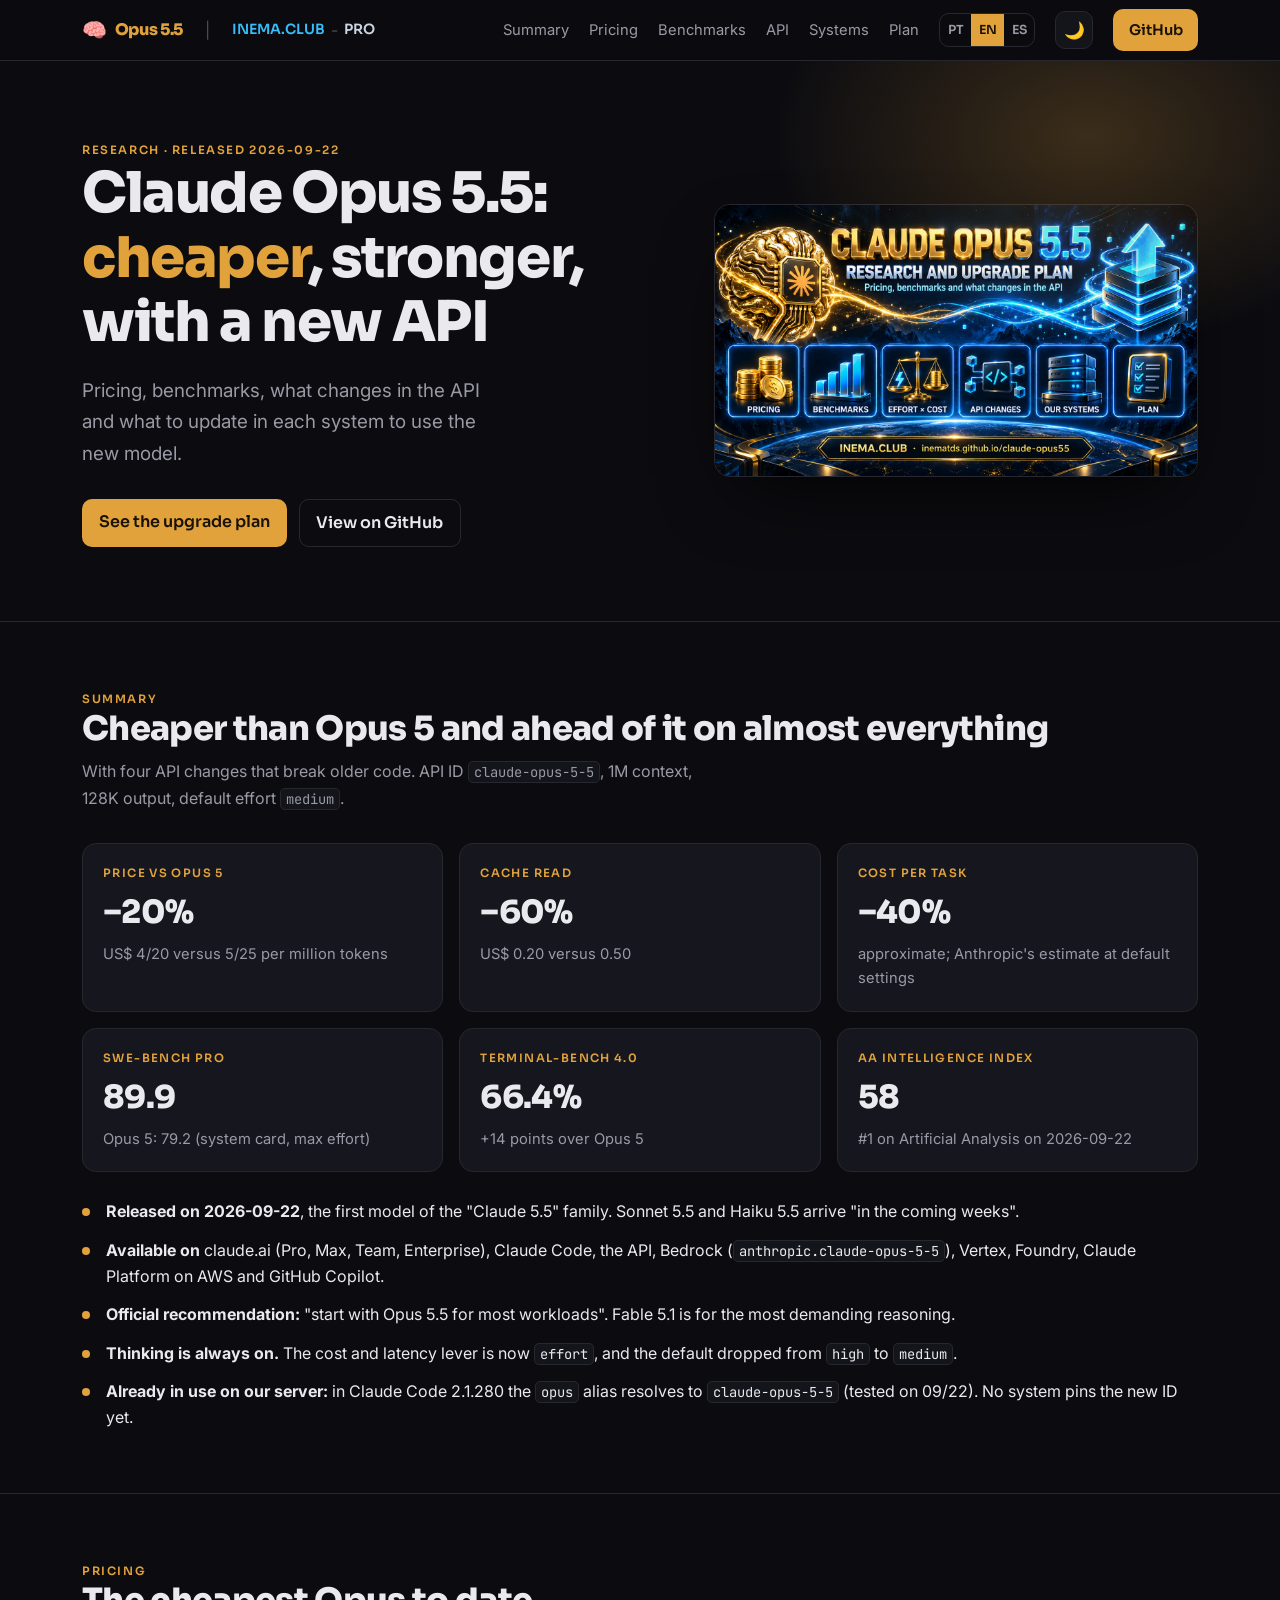
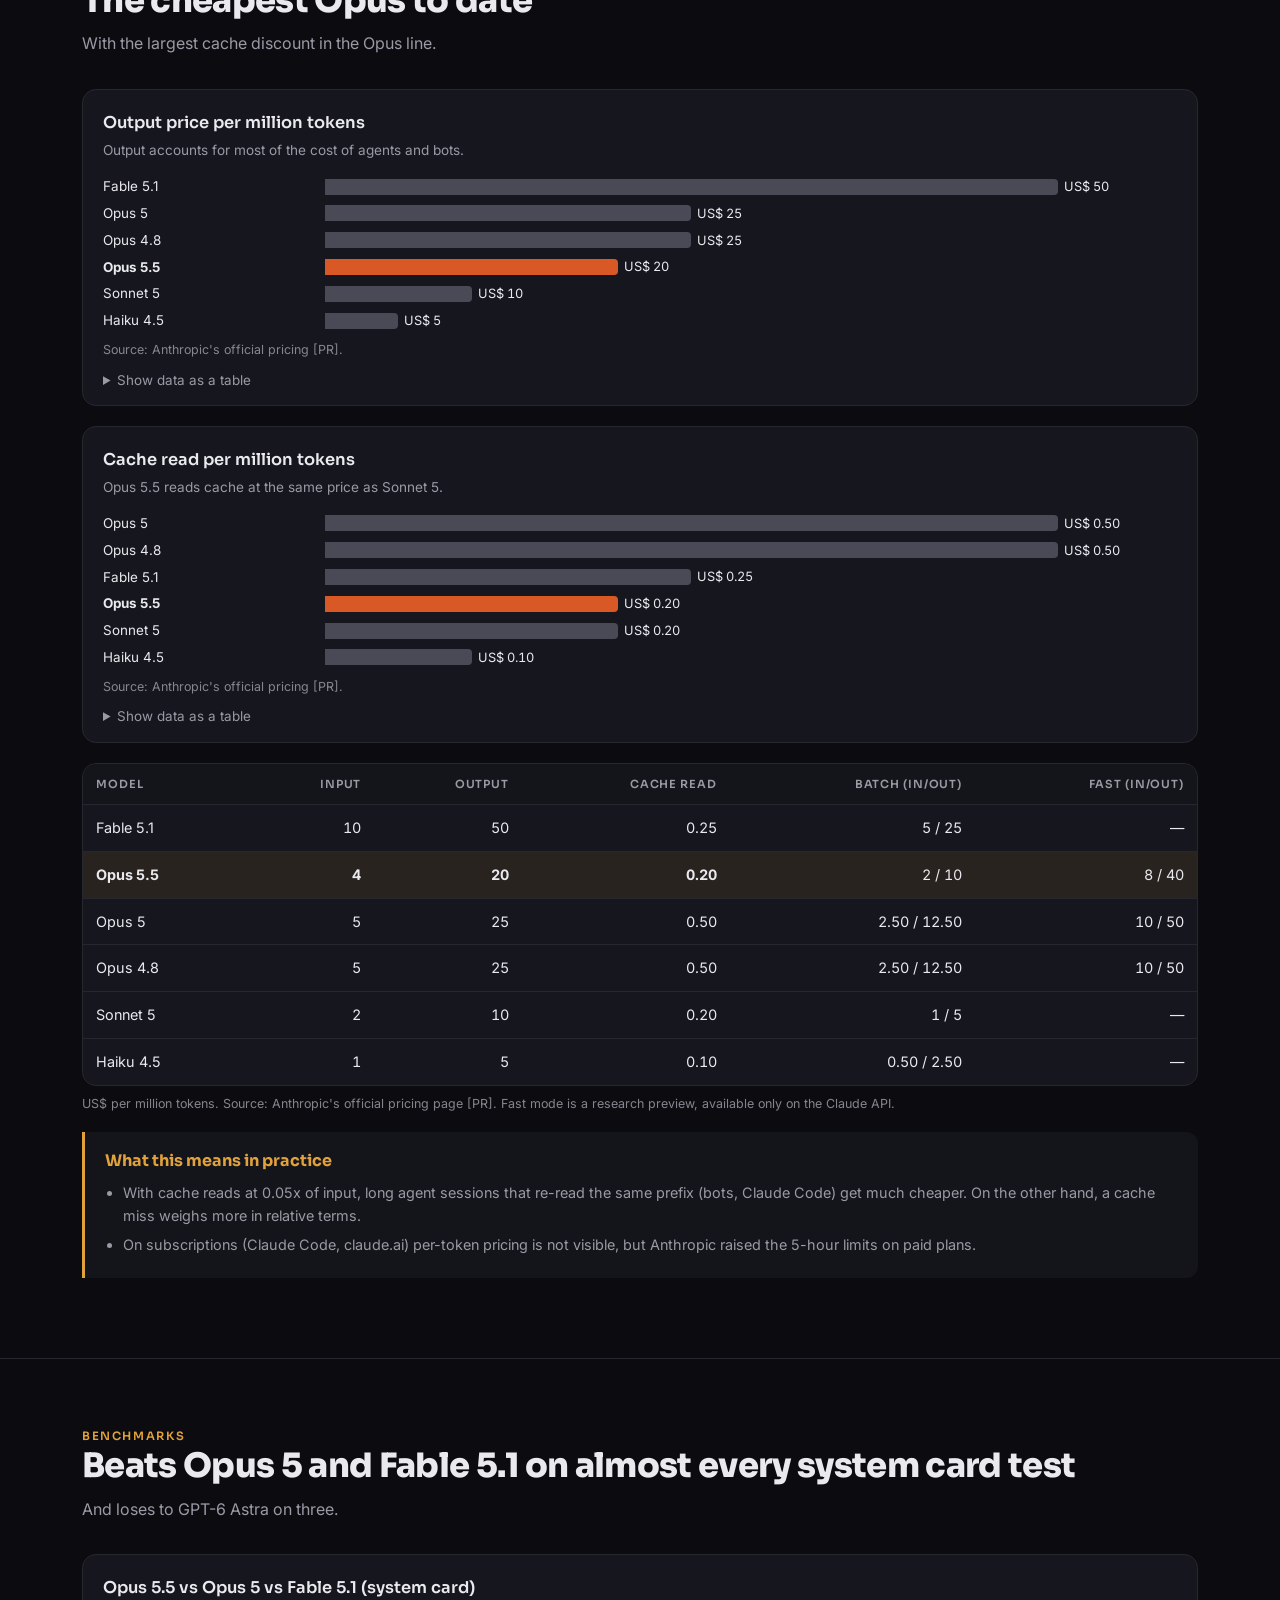
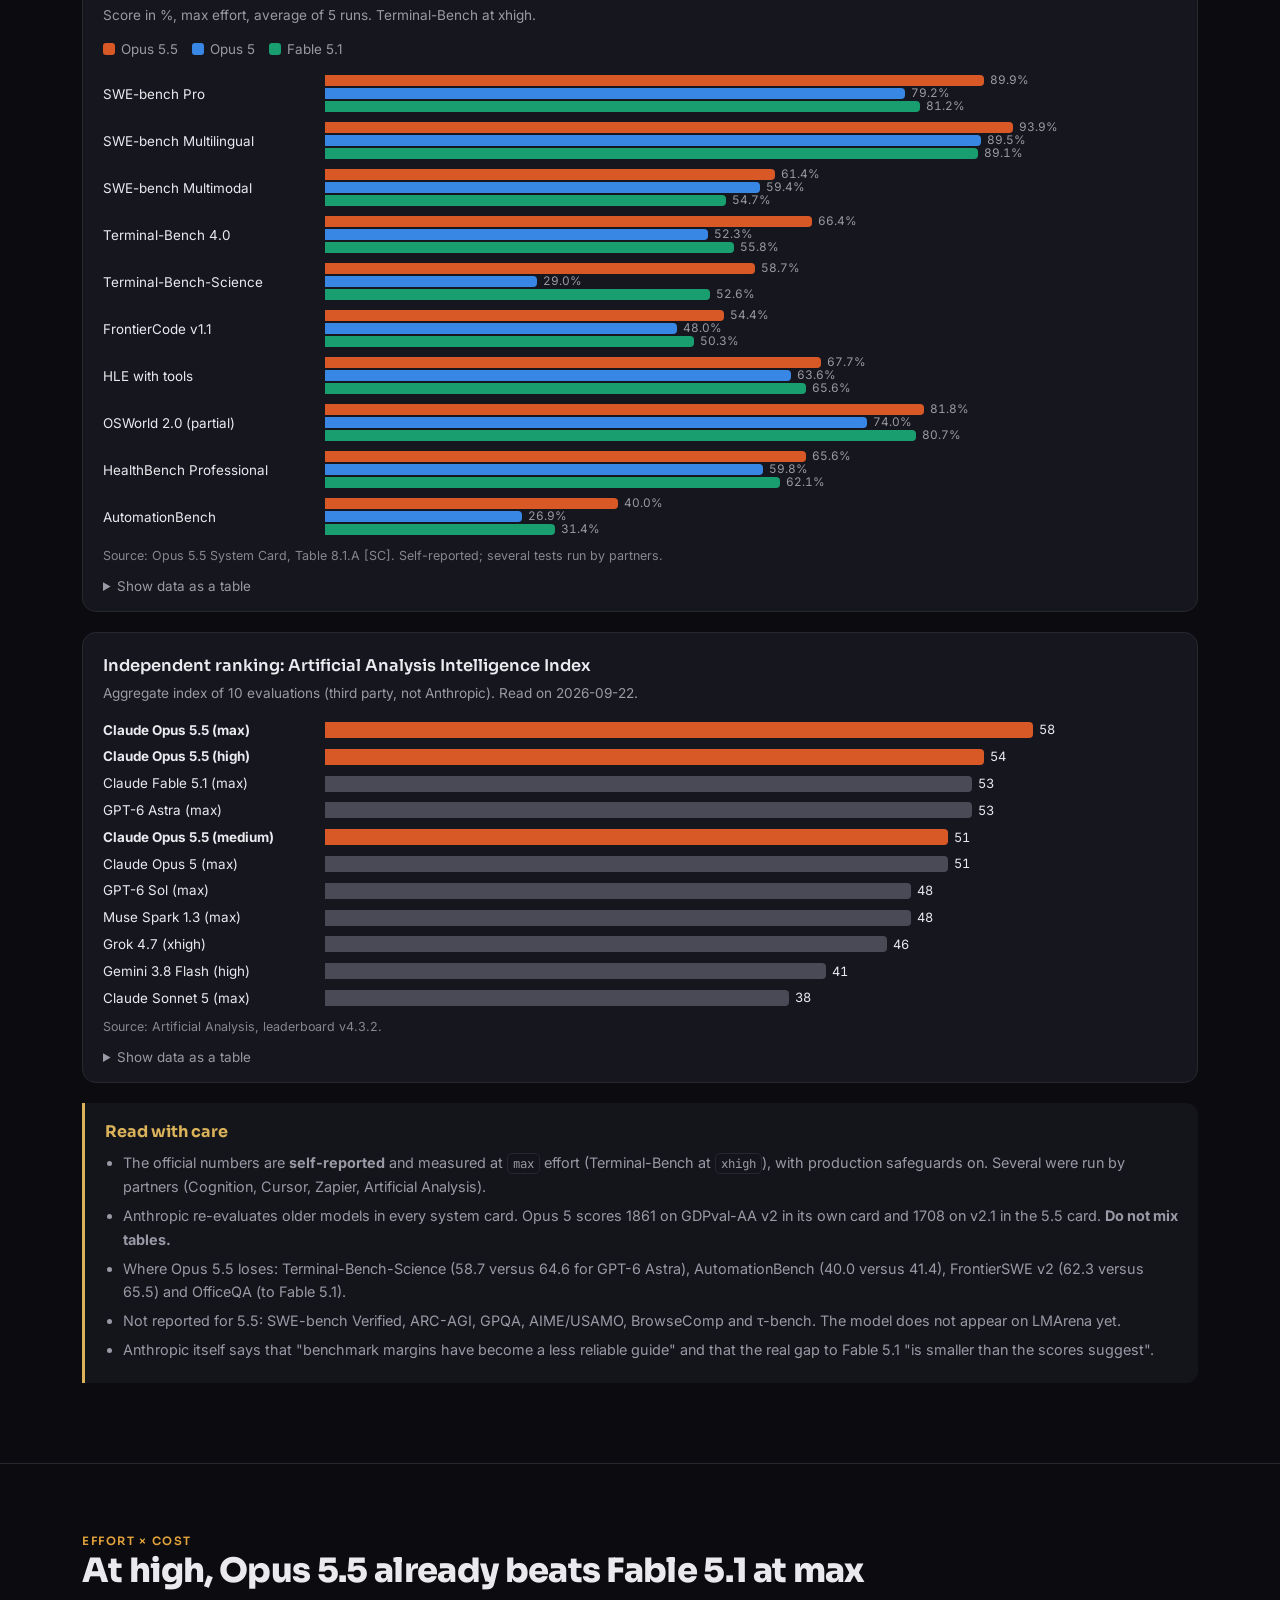
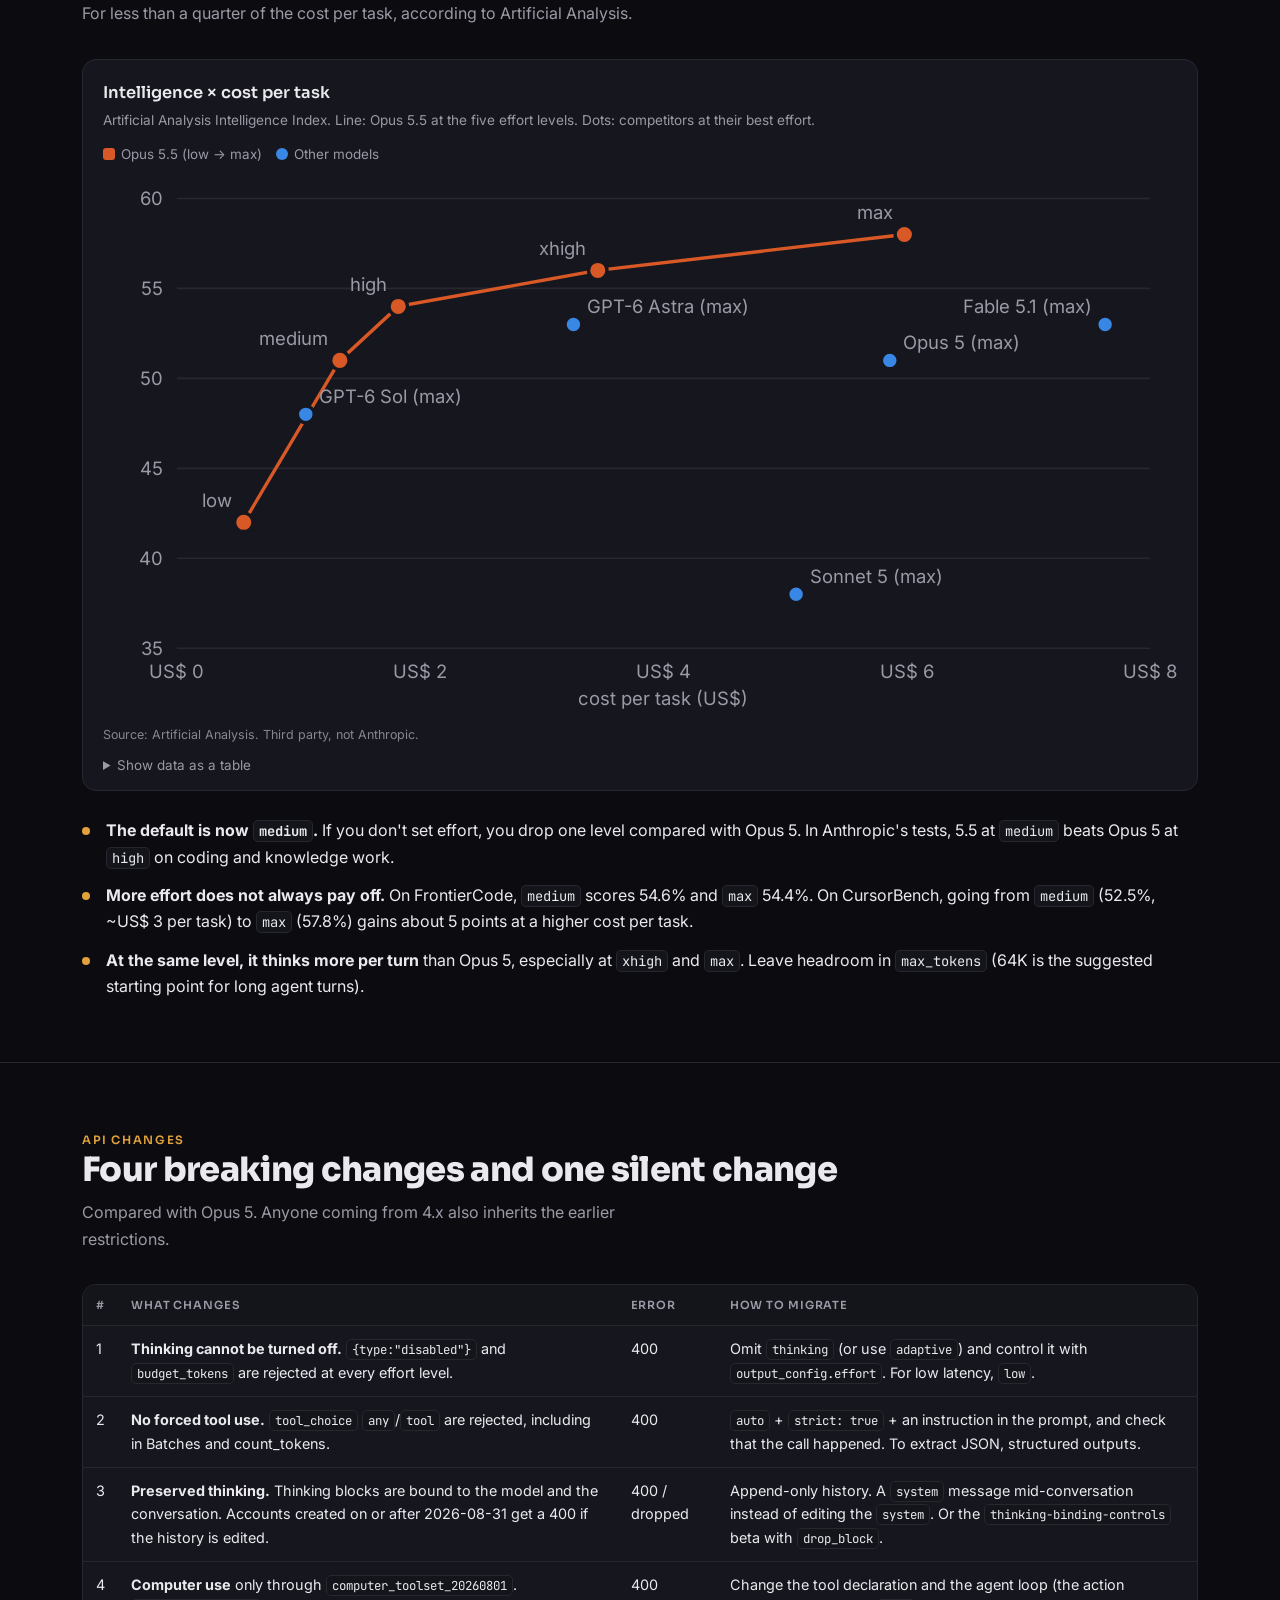
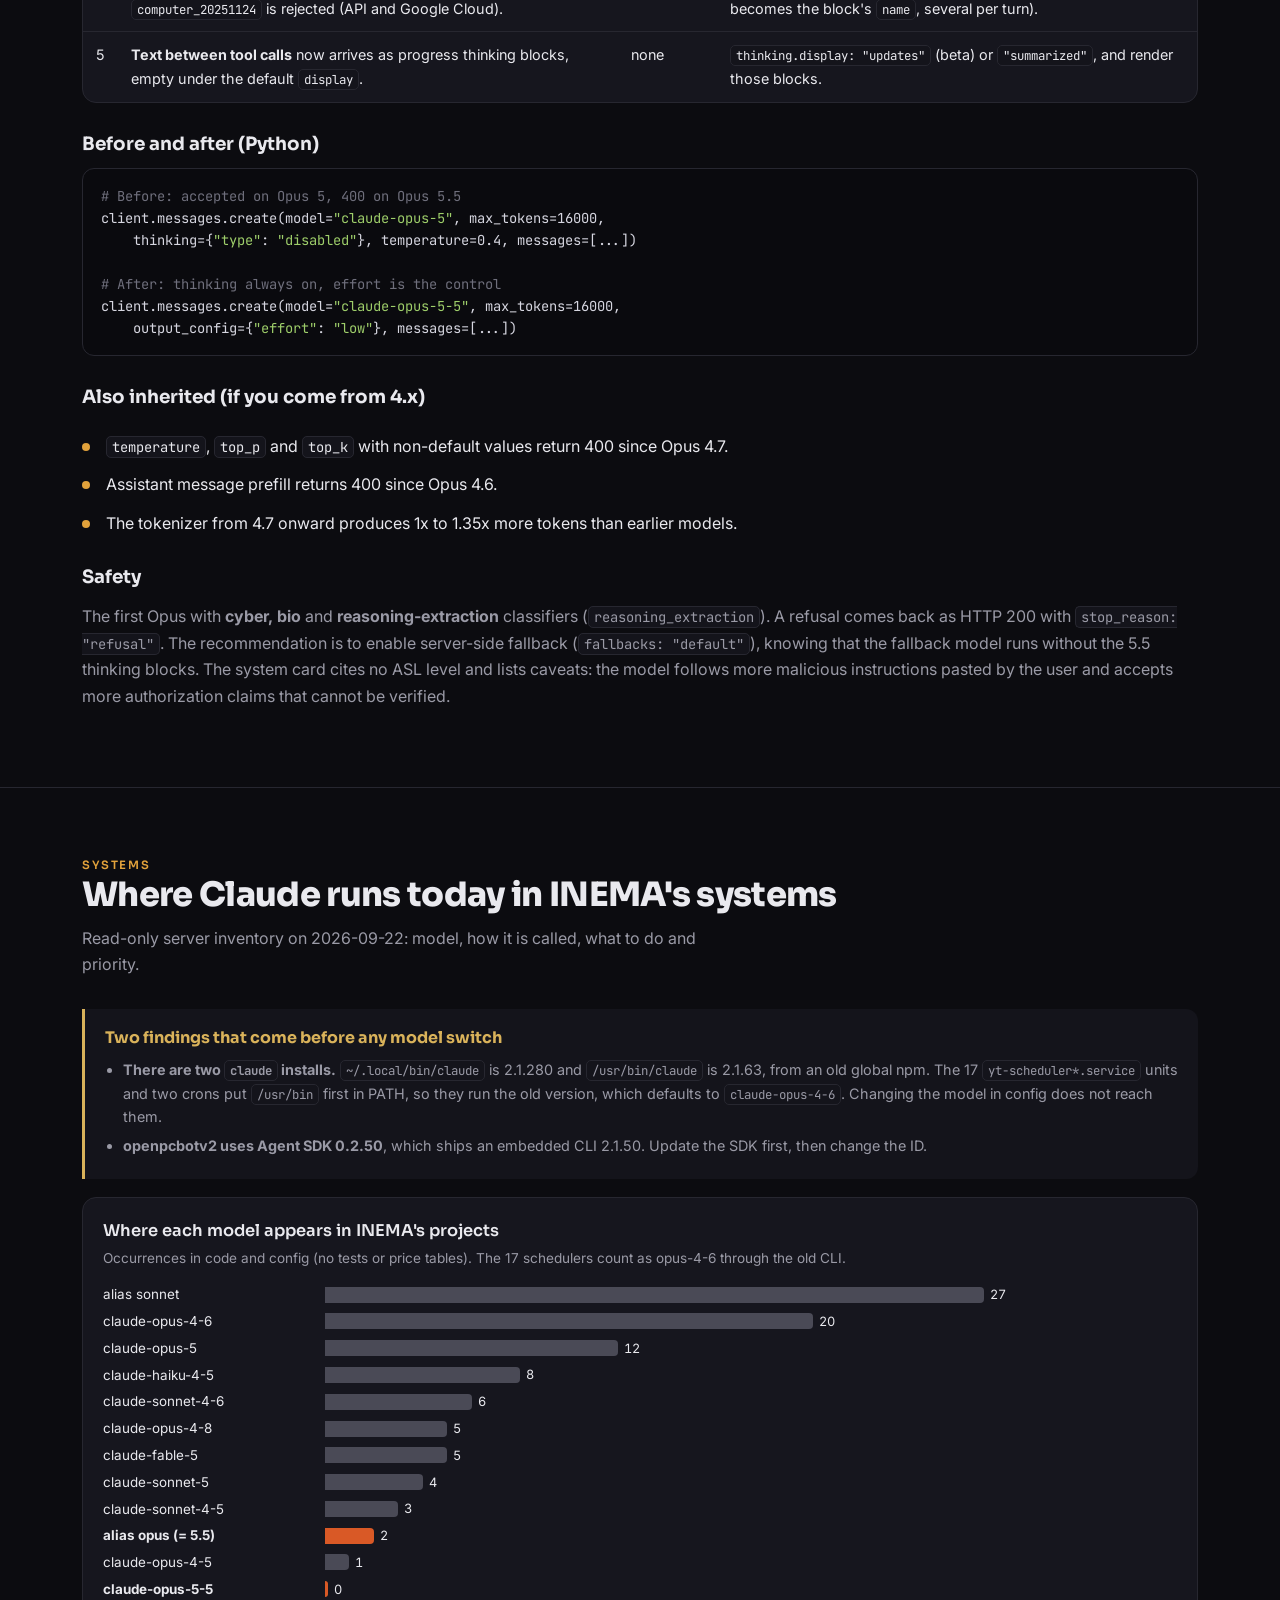
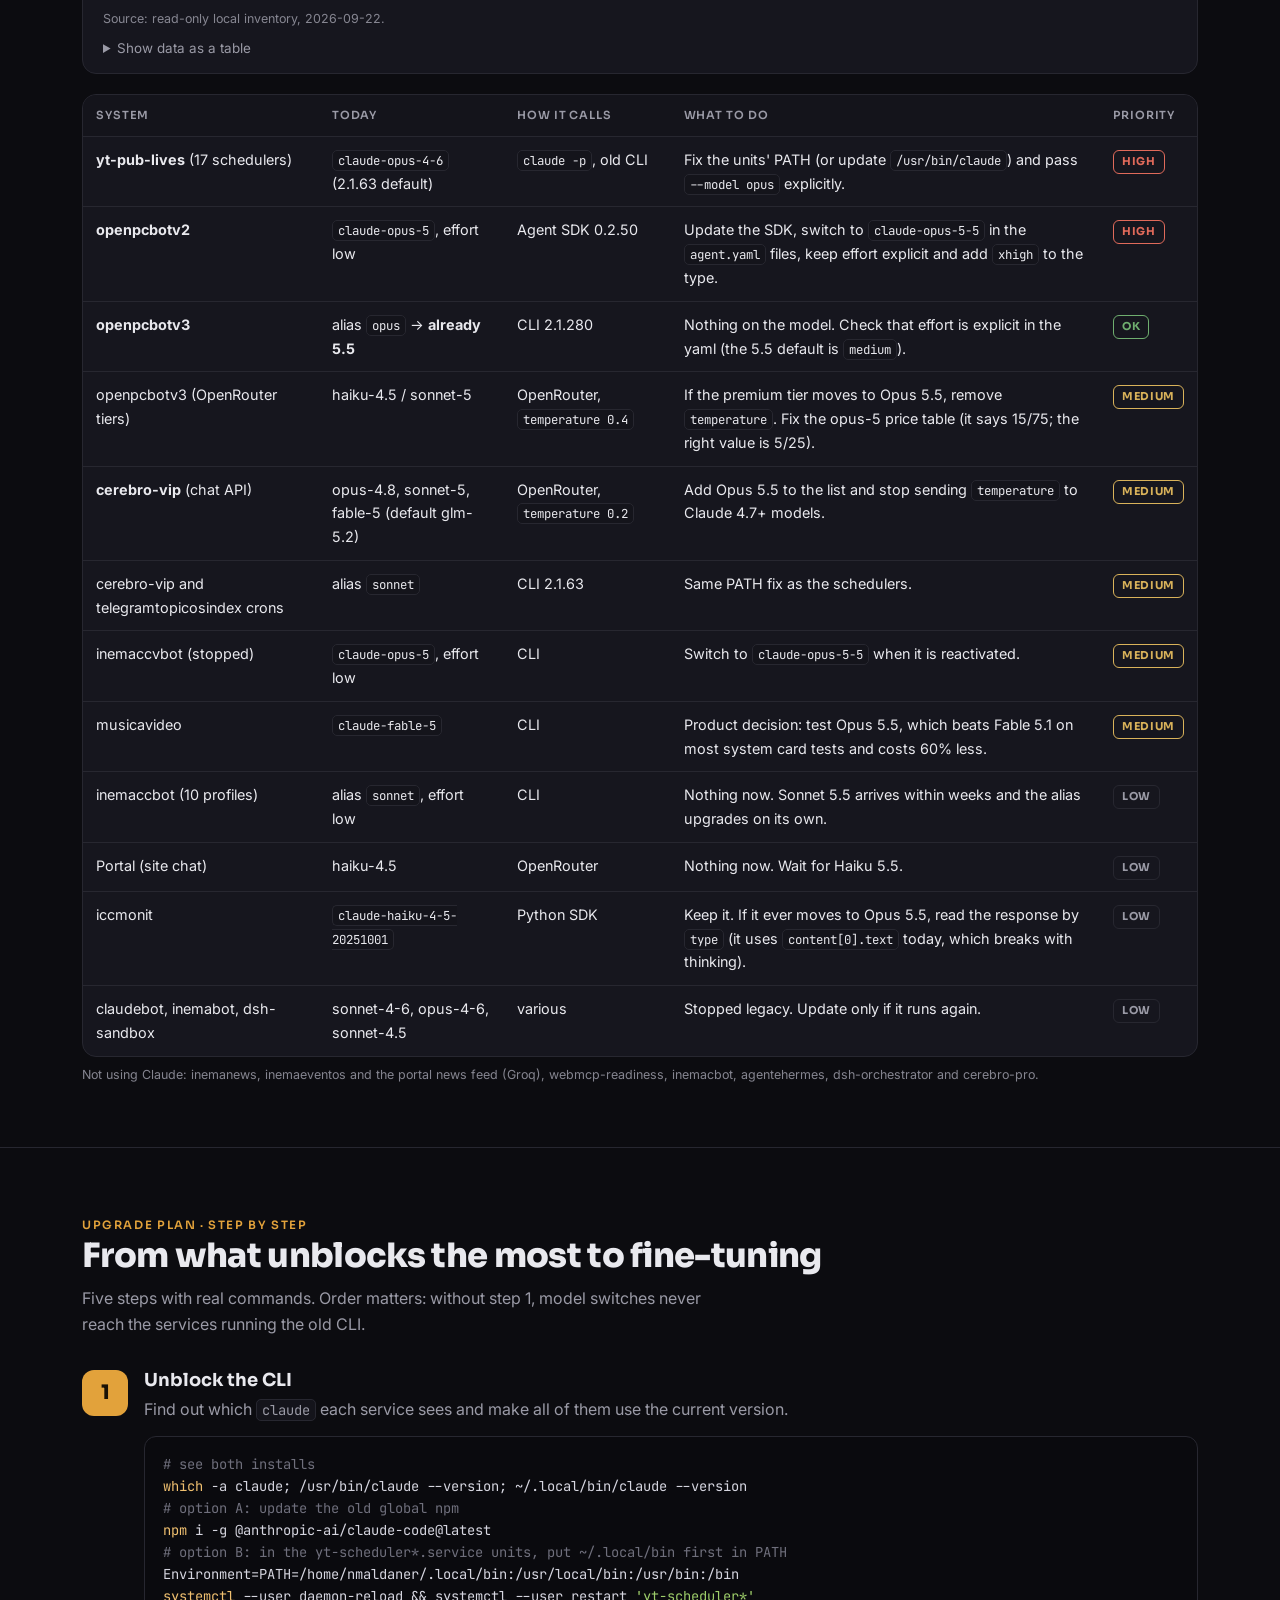
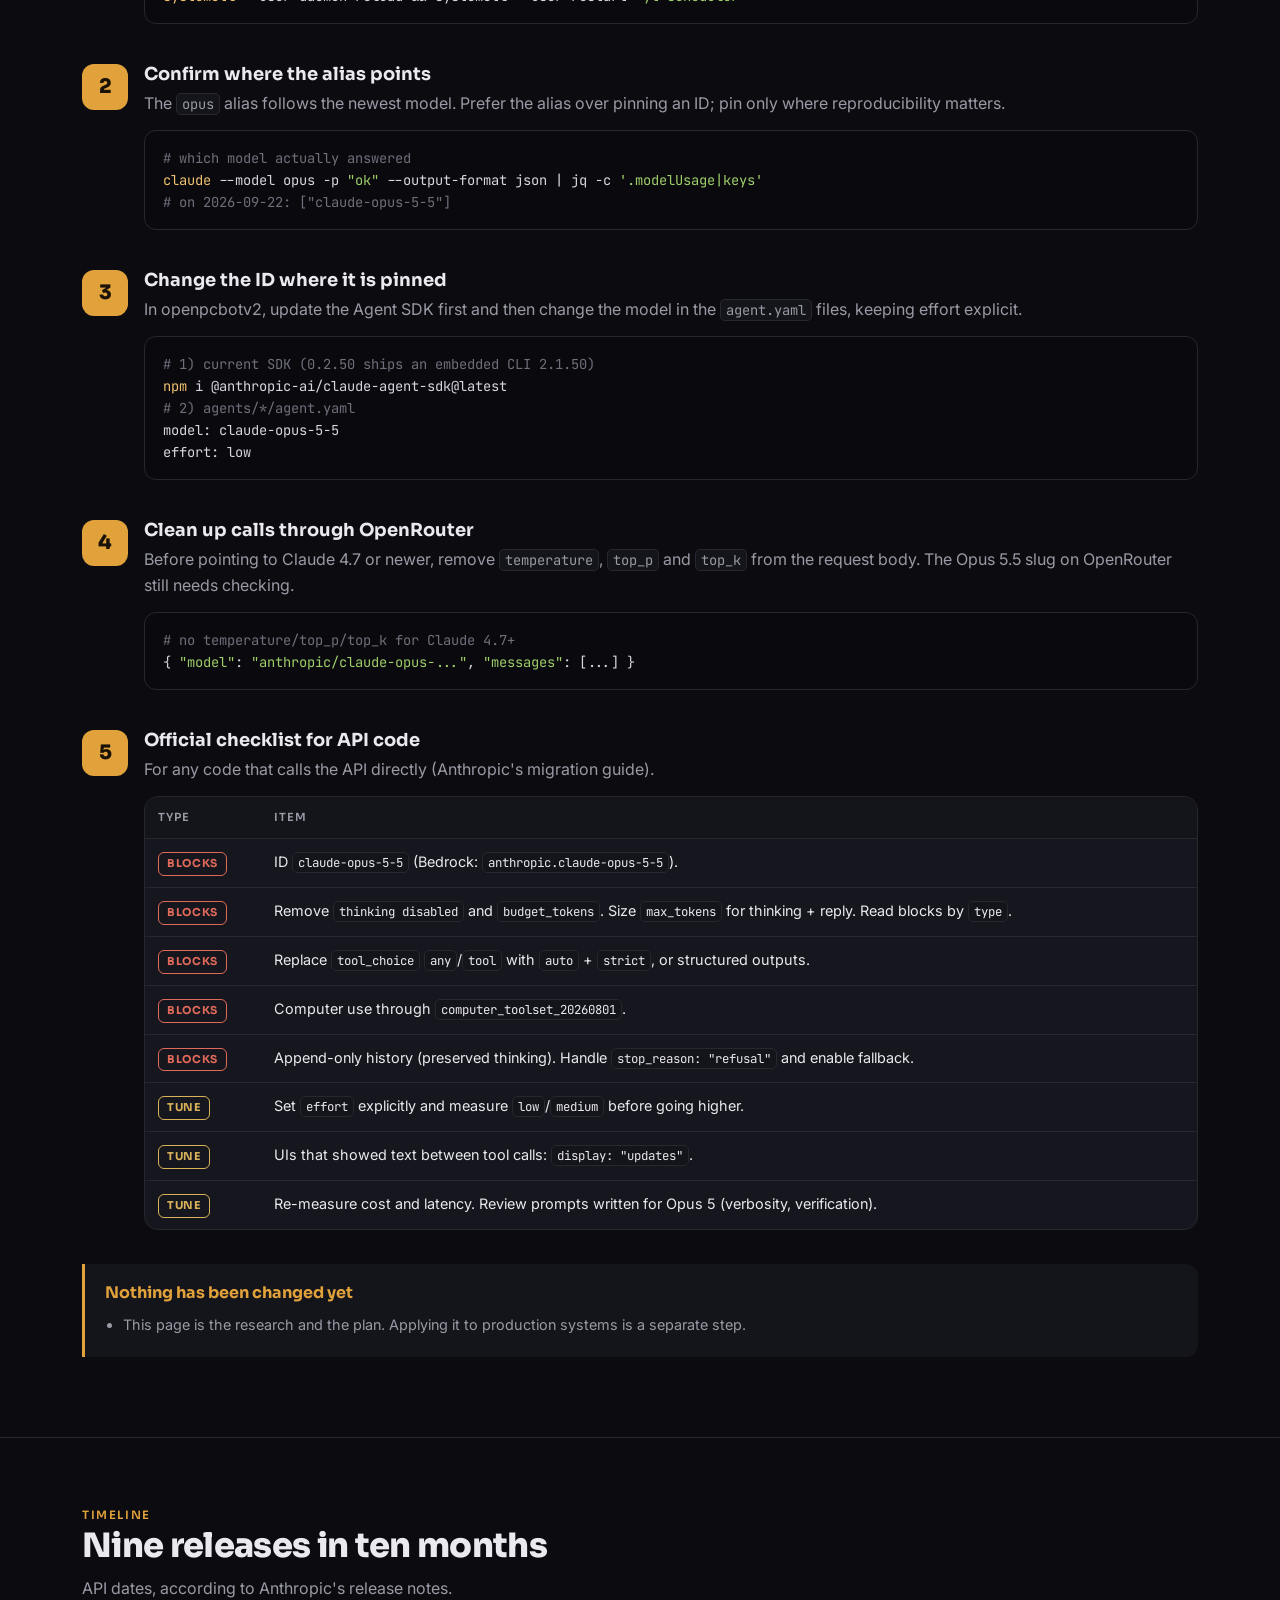
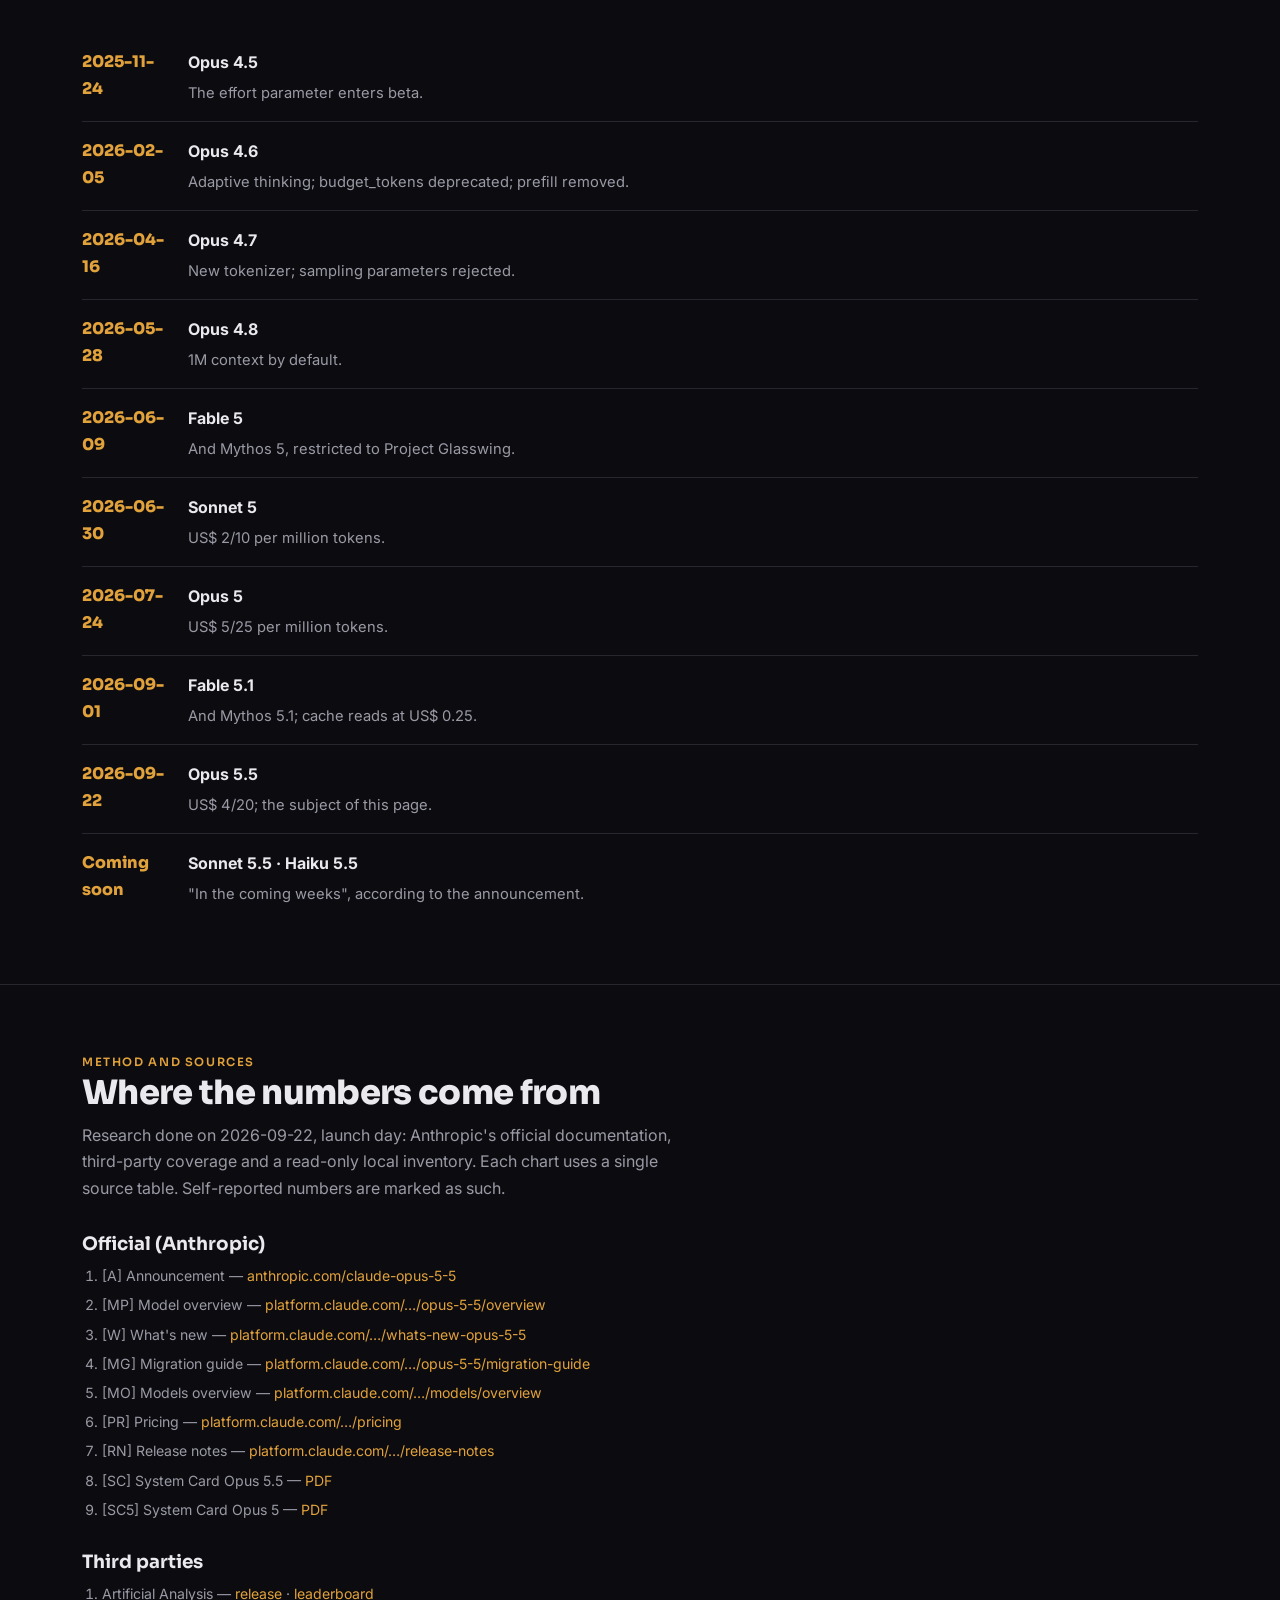
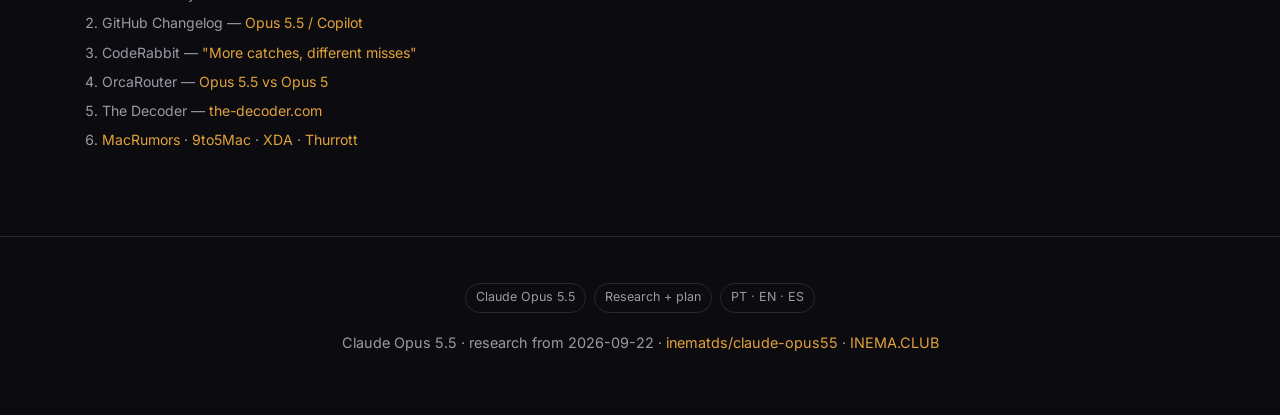
==== guia/en/index.html @ a992cbeb "feat: guia trilíngue (PT/EN/ES) do Claude Opus 5.5 — pesquisa, gráficos e plano de atualização Co-Au" ====
<!DOCTYPE html>
<!-- GERADO por scripts/build.py a partir de src/guia.template.html + i18n/<idioma>.json. Não edite o HTML gerado. -->
<html lang="en">
<head>
<meta charset="utf-8">
<meta name="viewport" content="width=device-width, initial-scale=1">
<title>Claude Opus 5.5 — Research and Upgrade Plan</title>
<meta name="description" content="Research on Claude Opus 5.5 (released on 2026-09-22): pricing, benchmark charts, API changes and the upgrade plan for INEMA's systems.">
<meta property="og:title" content="Claude Opus 5.5 — Research and Upgrade Plan">
<meta property="og:description" content="Research on Claude Opus 5.5 (released on 2026-09-22): pricing, benchmark charts, API changes and the upgrade plan for INEMA's systems.">
<meta property="og:image" content="https://inematds.github.io/claude-opus55/capa/capa.png">
<link rel="alternate" hreflang="pt-BR" href="https://inematds.github.io/claude-opus55/guia/">
<link rel="alternate" hreflang="en" href="https://inematds.github.io/claude-opus55/guia/en/">
<link rel="alternate" hreflang="es" href="https://inematds.github.io/claude-opus55/guia/es/">
<link rel="alternate" hreflang="x-default" href="https://inematds.github.io/claude-opus55/guia/">
<link rel="preconnect" href="https://fonts.googleapis.com">
<link rel="preconnect" href="https://fonts.gstatic.com" crossorigin>
<link href="https://fonts.googleapis.com/css2?family=Sora:wght@400;600;800&family=Inter:wght@400;500;600&family=JetBrains+Mono:wght@400;600&display=swap" rel="stylesheet">
<style>
  :root{
    --bg:#0c0c10; --bg2:#14141b; --card:#16161e; --line:#272730;
    --txt:#e9e9ee; --mut:#9a9aa6; --amb:#E2A23B; --amb2:#f0c070; --sky:#38bdf8; --pro:#cbd5e1;
    color-scheme:dark;
  }
  body.light{
    --bg:#f6f7f9; --bg2:#eceef2; --card:#ffffff; --line:#e1e3ea;
    --txt:#1a1a22; --mut:#5b5b68; --amb:#b9791d; --amb2:#a16207; --sky:#0369a1; --pro:#b45309;
    color-scheme:light;
  }
  body.light .hero .glow{opacity:.5}
  body.light pre{background:#0e0e14;color:#d6d6e0}
  body.light pre .c{color:#8a8a98}
  *{box-sizing:border-box}
  html{scroll-behavior:smooth}
  body{margin:0;background:var(--bg);color:var(--txt);font:16px/1.65 Inter,system-ui,sans-serif;-webkit-font-smoothing:antialiased}
  h1,h2,h3{font-family:Sora,sans-serif;line-height:1.15;margin:0}
  a{color:var(--amb);text-decoration:none}
  code,pre{font-family:"JetBrains Mono",monospace}
  .wrap{max-width:1160px;margin:0 auto;padding:0 22px}
  .mut{color:var(--mut)} .amb{color:var(--amb)}
  .chip{display:inline-block;font-size:.72rem;letter-spacing:.14em;text-transform:uppercase;color:var(--amb);font-weight:600;font-family:Sora}
  nav{position:sticky;top:0;z-index:30;backdrop-filter:blur(12px);background:rgba(12,12,16,.78);border-bottom:1px solid var(--line)}
  nav .wrap{display:flex;align-items:center;gap:22px;height:60px}
  nav .brand{display:flex;align-items:center;gap:8px;font-family:Sora;font-weight:800;letter-spacing:-.02em;color:var(--amb)}
  nav .brand .emoji{font-size:1.25rem}
  nav .sep{color:var(--mut);opacity:.45}
  nav .inema{color:var(--sky);font-weight:600;font-size:.88rem;font-family:Sora}
  nav .inema:hover{filter:brightness(1.15)}
  nav .pro{color:var(--pro);font-weight:600;font-size:.88rem;font-family:Sora}
  nav .pro:hover{filter:brightness(1.15)}
  nav .clubpro{display:inline-flex;align-items:center;gap:6px}
  nav .links{margin-left:auto;display:flex;align-items:center;gap:20px;font-size:.92rem}
  nav .links a.sec{color:var(--mut)} nav .links a.sec:hover{color:var(--txt)}
  .tgl{background:var(--bg2);border:1px solid var(--line);color:var(--txt);width:38px;height:38px;border-radius:10px;cursor:pointer;display:inline-flex;align-items:center;justify-content:center;font-size:1.05rem}
  .tgl:hover{border-color:var(--amb)}
  .btn{display:inline-block;background:var(--amb);color:#1a1206;font-weight:600;padding:.6em 1.05em;border-radius:10px;font-family:Sora}
  .btn.ghost{background:transparent;color:var(--txt);border:1px solid var(--line)}
  @media(max-width:760px){nav .links a.sec{display:none}}
  .hero{position:relative;overflow:hidden;border-bottom:1px solid var(--line)}
  .hero .glow{position:absolute;inset:-40% -20% auto auto;width:70%;height:600px;background:radial-gradient(closest-side,rgba(226,162,59,.22),transparent 70%);pointer-events:none}
  .hero .wrap{display:grid;grid-template-columns:1.1fr .9fr;gap:40px;align-items:center;padding:74px 22px}
  .hero h1{font-size:clamp(2.2rem,5vw,3.5rem);font-weight:800;letter-spacing:-.025em}
  .hero p.lead{font-size:1.18rem;color:var(--mut);margin:1.1em 0 1.6em;max-width:34ch}
  .hero .cta{display:flex;gap:12px;flex-wrap:wrap}
  .hero figure{margin:0;border-radius:16px;overflow:hidden;border:1px solid var(--line);box-shadow:0 30px 80px -30px #000}
  .hero figure img{width:100%;display:block}
  @media(max-width:780px){.hero .wrap{grid-template-columns:1fr;padding:48px 22px}}
  section{padding:62px 0;border-bottom:1px solid var(--line)}
  section h2{font-size:clamp(1.5rem,3.4vw,2.1rem);font-weight:800;letter-spacing:-.02em}
  section .sub{color:var(--mut);margin:.6em 0 2em;max-width:62ch}
  .grid{display:grid;gap:16px}
  .g3{grid-template-columns:repeat(3,1fr)} .g4{grid-template-columns:repeat(4,1fr)} .g2{grid-template-columns:repeat(2,1fr)}
  @media(max-width:820px){.g3,.g4{grid-template-columns:1fr 1fr}}
  @media(max-width:540px){.g2,.g3,.g4{grid-template-columns:1fr}}
  .card{background:var(--card);border:1px solid var(--line);border-radius:14px;padding:20px}
  .card h3{font-size:1.05rem;margin-bottom:.4em}
  .card p{color:var(--mut);font-size:.92rem;margin:0}
  .num{display:inline-flex;width:30px;height:30px;align-items:center;justify-content:center;border-radius:8px;background:rgba(226,162,59,.14);color:var(--amb);font-family:Sora;font-weight:800;font-size:.9rem;margin-bottom:.7em}
  .flow{display:flex;flex-wrap:wrap;gap:8px;align-items:center;margin-top:10px}
  .flow span{background:var(--bg2);border:1px solid var(--line);border-radius:999px;padding:.45em .9em;font-size:.85rem;font-family:Sora;font-weight:600}
  .flow .arr{color:var(--amb);border:none;background:none;padding:0 .1em}
  pre{background:#0a0a0e;border:1px solid var(--line);border-radius:12px;padding:16px 18px;overflow:auto;font-size:.86rem;line-height:1.6;color:#d6d6e0}
  pre .c{color:#6f6f7c} pre .k{color:var(--amb2)} pre .s{color:#9ece6a}
  .step{display:grid;grid-template-columns:46px 1fr;gap:16px;margin-bottom:26px}
  .step .b{width:46px;height:46px;border-radius:12px;background:var(--amb);color:#1a1206;font-family:Sora;font-weight:800;font-size:1.25rem;display:flex;align-items:center;justify-content:center}
  .step h3{font-size:1.12rem;margin-bottom:.3em}
  .step p{color:var(--mut);margin:.2em 0 .7em}
  .ex{display:grid;grid-template-columns:1fr 1fr;gap:18px}
  @media(max-width:680px){.ex{grid-template-columns:1fr}}
  .ex figure{margin:0;border-radius:14px;overflow:hidden;border:1px solid var(--line)}
  .ex figure img{width:100%;display:block}
  .ex figcaption{padding:12px 14px;font-size:.88rem;color:var(--mut);background:var(--card)}
  .phase{display:flex;gap:14px;padding:16px 0;border-bottom:1px solid var(--line)}
  .phase:last-child{border:none}
  .phase .tag{flex:0 0 92px;font-family:Sora;font-weight:800;color:var(--amb)}
  .phase .d strong{display:block;margin-bottom:.2em}
  .phase .d span{color:var(--mut);font-size:.92rem}
  footer{padding:46px 0;text-align:center;color:var(--mut);font-size:.9rem}
  .pill{display:inline-block;border:1px solid var(--line);border-radius:999px;padding:.3em .8em;font-size:.78rem;color:var(--mut);margin:0 4px}
  /* ── extensões desta página (gráficos, tabelas, notas, idiomas). O CSS do template fica intacto. ── */
  :root{ --s1:#d95926; --s2:#3987e5; --s3:#199e70; --neutral:#4a4a56; --grid:#272730; --ok:#6fae6f; --warn:#d9b25a; --bad:#e06a5a; }
  body.light{ --s1:#eb6834; --s2:#2a78d6; --s3:#1baf7a; --neutral:#c3c4cc; --grid:#e1e3ea; --ok:#2f7d32; --warn:#8a6400; --bad:#b3261e; }
  body.light nav{background:rgba(246,247,249,.85)}
  code{font-size:.86em;background:var(--bg2);border:1px solid var(--line);border-radius:5px;padding:1px 5px;word-break:break-word}
  pre code{background:none;border:0;padding:0;font-size:inherit}
  .lang{display:inline-flex;border:1px solid var(--line);border-radius:10px;overflow:hidden;font-family:Sora;font-size:.78rem;font-weight:600}
  .lang a{padding:.45em .6em;color:var(--mut)}
  .lang a.on{background:var(--amb);color:#1a1206}
  .stat .v{font-family:Sora;font-weight:800;font-size:2rem;letter-spacing:-.02em;color:var(--txt);margin:.1em 0}
  .stat .k{font-size:.72rem;letter-spacing:.12em;text-transform:uppercase;color:var(--amb);font-family:Sora;font-weight:600}
  ul.feat{list-style:none;padding:0;margin:26px 0 0;display:grid;gap:12px}
  ul.feat li{padding-left:24px;position:relative;color:var(--txt)}
  ul.feat li::before{content:"";position:absolute;left:0;top:10px;width:8px;height:8px;border-radius:50%;background:var(--amb)}
  .tblwrap{overflow-x:auto;margin:14px 0 8px;border:1px solid var(--line);border-radius:14px;background:var(--card)}
  table{width:100%;border-collapse:collapse;font-size:.9rem}
  th,td{text-align:left;padding:11px 13px;border-bottom:1px solid var(--line);vertical-align:top}
  tr:last-child td{border-bottom:0}
  th{color:var(--mut);font-weight:600;font-size:.7rem;text-transform:uppercase;letter-spacing:.08em;background:var(--bg2);white-space:nowrap;font-family:Sora}
  td.n,th.n{font-variant-numeric:tabular-nums;text-align:right;white-space:nowrap}
  tr.hl td{background:rgba(226,162,59,.09)}
  .prio{display:inline-block;font-size:.68rem;font-weight:700;letter-spacing:.06em;border-radius:6px;padding:2px 8px;white-space:nowrap;font-family:Sora}
  .prio.alta{color:var(--bad);border:1px solid var(--bad)}
  .prio.media{color:var(--warn);border:1px solid var(--warn)}
  .prio.baixa{color:var(--mut);border:1px solid var(--line)}
  .prio.ok{color:var(--ok);border:1px solid var(--ok)}
  .note{background:var(--bg2);border-left:3px solid var(--warn);border-radius:0 12px 12px 0;padding:16px 20px;margin:18px 0}
  .note.amb{border-left-color:var(--amb)}
  .note strong.t{display:block;color:var(--warn);margin-bottom:6px;font-family:Sora}
  .note.amb strong.t{color:var(--amb)}
  .note ul{margin:0;padding-left:18px}
  .note li{color:var(--mut);font-size:.9rem;margin-bottom:5px}
  .src{font-size:.78rem;color:var(--mut);opacity:.85;margin:6px 0 0}
  .chart{background:var(--card);border:1px solid var(--line);border-radius:14px;padding:20px 20px 14px;margin:16px 0 20px}
  .chart .ct{font-family:Sora;font-weight:600;font-size:1.02rem}
  .chart .cs{font-size:.85rem;color:var(--mut);margin:2px 0 12px}
  .legend{display:flex;flex-wrap:wrap;gap:14px;font-size:.84rem;color:var(--mut);margin-bottom:10px}
  .legend span{display:inline-flex;align-items:center;gap:6px}
  .legend i{width:12px;height:12px;border-radius:3px;display:inline-block}
  .hb .row{display:grid;grid-template-columns:minmax(120px,210px) 1fr;gap:12px;align-items:center;padding:5px 0}
  .hb .lab{font-size:.84rem;line-height:1.25}
  .hb .bars{display:grid;gap:2px}
  .hb .bar{height:11px;display:flex;align-items:center}
  .hb .fill{height:100%;border-radius:0 4px 4px 0;min-width:2px}
  .hb .val{font-size:.74rem;color:var(--mut);margin-left:6px;font-variant-numeric:tabular-nums;white-space:nowrap}
  .hb .bar:hover .fill{filter:brightness(1.15)}
  .hb.single .bar{height:16px}
  .hb.single .val{font-size:.8rem;color:var(--txt)}
  details.data{margin-top:8px;font-size:.84rem}
  details.data summary{cursor:pointer;color:var(--mut)}
  #tip{position:fixed;pointer-events:none;z-index:50;background:var(--txt);color:var(--bg);font-size:.8rem;line-height:1.4;padding:7px 10px;border-radius:8px;opacity:0;transition:opacity .1s;max-width:260px}
  svg text{fill:var(--mut);font-size:11px;font-family:Inter,sans-serif}
  svg .axis{stroke:var(--grid)}
  ol.srcs{padding-left:20px;display:grid;gap:6px;margin:10px 0 22px}
  ol.srcs li{font-size:.88rem;color:var(--mut);word-break:break-word}
  section h3.h{font-size:1.15rem;margin:30px 0 8px}
  @media(max-width:560px){ .hb .row{grid-template-columns:1fr;gap:3px} .wrap{padding:0 16px} nav .wrap{gap:12px} nav .brand{font-size:.95rem} }
  .step>div,.hero .wrap>div,.grid>*,.hb .row>*{min-width:0}
  nav .brand{white-space:nowrap}
  @media(max-width:560px){ nav .wrap{flex-wrap:wrap;height:auto;padding-top:8px;padding-bottom:8px;row-gap:8px} nav .links{margin-left:0;gap:10px} }

</style>
</head>
<body>
<div id="tip" role="tooltip"></div>

<nav><div class="wrap">
  <a class="brand" href="#top"><span class="emoji">🧠</span> Opus 5.5</a>
  <span class="sep">|</span>
  <span class="clubpro">
    <a class="inema" href="https://inema.club" target="_blank" rel="noopener">INEMA.CLUB</a>
    <span class="sep">-</span>
    <a class="pro" href="https://inema.pro" target="_blank" rel="noopener">PRO</a>
  </span>
  <div class="links">
    <a class="sec" href="#oque">Summary</a>
    <a class="sec" href="#precos">Pricing</a>
    <a class="sec" href="#benchmarks">Benchmarks</a>
    <a class="sec" href="#api">API</a>
    <a class="sec" href="#sistemas">Systems</a>
    <a class="sec" href="#guia">Plan</a>
    <span class="lang" aria-label="Language"><a href="../" class="" hreflang="pt-BR">PT</a><a href="./" class="on" hreflang="en">EN</a><a href="../es/" class="" hreflang="es">ES</a></span>
    <button class="tgl" id="themeToggle" aria-label="Toggle theme" title="Toggle theme">🌙</button>
    <a class="btn" href="https://github.com/inematds/claude-opus55" target="_blank" rel="noopener">GitHub</a>
  </div>
</div></nav>

<header class="hero" id="top">
  <div class="glow"></div>
  <div class="wrap">
    <div>
      <span class="chip">Research · released 2026-09-22</span>
      <h1>Claude Opus 5.5: <span class="amb">cheaper</span>, stronger, with a new API</h1>
      <p class="lead">Pricing, benchmarks, what changes in the API and what to update in each system to use the new model.</p>
      <div class="cta">
        <a class="btn" href="#guia">See the upgrade plan</a>
        <a class="btn ghost" href="https://github.com/inematds/claude-opus55" target="_blank" rel="noopener">View on GitHub</a>
      </div>
    </div>
    <figure><img src="../assets/banner-en.jpg" alt="Claude Opus 5.5 banner: research and upgrade plan"></figure>
  </div>
</header>

<section id="oque"><div class="wrap">
  <span class="chip">Summary</span>
  <h2>Cheaper than Opus 5 and ahead of it on almost everything</h2>
  <p class="sub">With four API changes that break older code. API ID <code>claude-opus-5-5</code>, 1M context, 128K output, default effort <code>medium</code>.</p>
  <div class="grid g3">
    <div class="card stat"><div class="k">Price vs Opus 5</div><div class="v">−20%</div><p>US$ 4/20 versus 5/25 per million tokens</p></div>
    <div class="card stat"><div class="k">Cache read</div><div class="v">−60%</div><p>US$ 0.20 versus 0.50</p></div>
    <div class="card stat"><div class="k">Cost per task</div><div class="v">−40%</div><p>approximate; Anthropic's estimate at default settings</p></div>
    <div class="card stat"><div class="k">SWE-bench Pro</div><div class="v">89.9</div><p>Opus 5: 79.2 (system card, max effort)</p></div>
    <div class="card stat"><div class="k">Terminal-Bench 4.0</div><div class="v">66.4%</div><p>+14 points over Opus 5</p></div>
    <div class="card stat"><div class="k">AA Intelligence Index</div><div class="v">58</div><p>#1 on Artificial Analysis on 2026-09-22</p></div>
  </div>
  <ul class="feat">
    <li><b>Released on 2026-09-22</b>, the first model of the "Claude 5.5" family. Sonnet 5.5 and Haiku 5.5 arrive "in the coming weeks".</li>
    <li><b>Available on</b> claude.ai (Pro, Max, Team, Enterprise), Claude Code, the API, Bedrock (<code>anthropic.claude-opus-5-5</code>), Vertex, Foundry, Claude Platform on AWS and GitHub Copilot.</li>
    <li><b>Official recommendation:</b> "start with Opus 5.5 for most workloads". Fable 5.1 is for the most demanding reasoning.</li>
    <li><b>Thinking is always on.</b> The cost and latency lever is now <code>effort</code>, and the default dropped from <code>high</code> to <code>medium</code>.</li>
    <li><b>Already in use on our server:</b> in Claude Code 2.1.280 the <code>opus</code> alias resolves to <code>claude-opus-5-5</code> (tested on 09/22). No system pins the new ID yet.</li>
  </ul>
</div></section>

<section id="precos"><div class="wrap">
  <span class="chip">Pricing</span>
  <h2>The cheapest Opus to date</h2>
  <p class="sub">With the largest cache discount in the Opus line.</p>
  <div class="chart" id="c-preco-out"></div>
  <div class="chart" id="c-preco-cache"></div>
  <div class="tblwrap"><table>
    <thead><tr><th>Model</th><th class="n">Input</th><th class="n">Output</th><th class="n">Cache read</th><th class="n">Batch (in/out)</th><th class="n">Fast (in/out)</th></tr></thead>
    <tbody>
      <tr><td>Fable 5.1</td><td class="n">10</td><td class="n">50</td><td class="n">0.25</td><td class="n">5 / 25</td><td class="n">—</td></tr>
      <tr class="hl"><td><b>Opus 5.5</b></td><td class="n"><b>4</b></td><td class="n"><b>20</b></td><td class="n"><b>0.20</b></td><td class="n">2 / 10</td><td class="n">8 / 40</td></tr>
      <tr><td>Opus 5</td><td class="n">5</td><td class="n">25</td><td class="n">0.50</td><td class="n">2.50 / 12.50</td><td class="n">10 / 50</td></tr>
      <tr><td>Opus 4.8</td><td class="n">5</td><td class="n">25</td><td class="n">0.50</td><td class="n">2.50 / 12.50</td><td class="n">10 / 50</td></tr>
      <tr><td>Sonnet 5</td><td class="n">2</td><td class="n">10</td><td class="n">0.20</td><td class="n">1 / 5</td><td class="n">—</td></tr>
      <tr><td>Haiku 4.5</td><td class="n">1</td><td class="n">5</td><td class="n">0.10</td><td class="n">0.50 / 2.50</td><td class="n">—</td></tr>
    </tbody>
  </table></div>
  <p class="src">US$ per million tokens. Source: Anthropic's official pricing page [PR]. Fast mode is a research preview, available only on the Claude API.</p>
  <div class="note amb"><strong class="t">What this means in practice</strong>
    <ul><li>With cache reads at 0.05x of input, long agent sessions that re-read the same prefix (bots, Claude Code) get much cheaper. On the other hand, a cache miss weighs more in relative terms.</li><li>On subscriptions (Claude Code, claude.ai) per-token pricing is not visible, but Anthropic raised the 5-hour limits on paid plans.</li></ul>
  </div>
</div></section>

<section id="benchmarks"><div class="wrap">
  <span class="chip">Benchmarks</span>
  <h2>Beats Opus 5 and Fable 5.1 on almost every system card test</h2>
  <p class="sub">And loses to GPT-6 Astra on three.</p>
  <div class="chart" id="c-bench"></div>
  <div class="chart" id="c-aa"></div>
  <div class="note"><strong class="t">Read with care</strong>
    <ul><li>The official numbers are <b>self-reported</b> and measured at <code>max</code> effort (Terminal-Bench at <code>xhigh</code>), with production safeguards on. Several were run by partners (Cognition, Cursor, Zapier, Artificial Analysis).</li><li>Anthropic re-evaluates older models in every system card. Opus 5 scores 1861 on GDPval-AA v2 in its own card and 1708 on v2.1 in the 5.5 card. <b>Do not mix tables.</b></li><li>Where Opus 5.5 loses: Terminal-Bench-Science (58.7 versus 64.6 for GPT-6 Astra), AutomationBench (40.0 versus 41.4), FrontierSWE v2 (62.3 versus 65.5) and OfficeQA (to Fable 5.1).</li><li>Not reported for 5.5: SWE-bench Verified, ARC-AGI, GPQA, AIME/USAMO, BrowseComp and τ-bench. The model does not appear on LMArena yet.</li><li>Anthropic itself says that "benchmark margins have become a less reliable guide" and that the real gap to Fable 5.1 "is smaller than the scores suggest".</li></ul>
  </div>
</div></section>

<section id="effort"><div class="wrap">
  <span class="chip">Effort × cost</span>
  <h2>At high, Opus 5.5 already beats Fable 5.1 at max</h2>
  <p class="sub">For less than a quarter of the cost per task, according to Artificial Analysis.</p>
  <div class="chart" id="c-effort"></div>
  <ul class="feat">
    <li><b>The default is now <code>medium</code>.</b> If you don't set effort, you drop one level compared with Opus 5. In Anthropic's tests, 5.5 at <code>medium</code> beats Opus 5 at <code>high</code> on coding and knowledge work.</li>
    <li><b>More effort does not always pay off.</b> On FrontierCode, <code>medium</code> scores 54.6% and <code>max</code> 54.4%. On CursorBench, going from <code>medium</code> (52.5%, ~US$ 3 per task) to <code>max</code> (57.8%) gains about 5 points at a higher cost per task.</li>
    <li><b>At the same level, it thinks more per turn</b> than Opus 5, especially at <code>xhigh</code> and <code>max</code>. Leave headroom in <code>max_tokens</code> (64K is the suggested starting point for long agent turns).</li>
  </ul>
</div></section>

<section id="api"><div class="wrap">
  <span class="chip">API changes</span>
  <h2>Four breaking changes and one silent change</h2>
  <p class="sub">Compared with Opus 5. Anyone coming from 4.x also inherits the earlier restrictions.</p>
  <div class="tblwrap"><table>
    <thead><tr><th>#</th><th>What changes</th><th>Error</th><th>How to migrate</th></tr></thead>
    <tbody>
      <tr><td>1</td><td><b>Thinking cannot be turned off.</b> <code>{type:"disabled"}</code> and <code>budget_tokens</code> are rejected at every effort level.</td><td>400</td><td>Omit <code>thinking</code> (or use <code>adaptive</code>) and control it with <code>output_config.effort</code>. For low latency, <code>low</code>.</td></tr>
      <tr><td>2</td><td><b>No forced tool use.</b> <code>tool_choice</code> <code>any</code>/<code>tool</code> are rejected, including in Batches and count_tokens.</td><td>400</td><td><code>auto</code> + <code>strict: true</code> + an instruction in the prompt, and check that the call happened. To extract JSON, structured outputs.</td></tr>
      <tr><td>3</td><td><b>Preserved thinking.</b> Thinking blocks are bound to the model and the conversation. Accounts created on or after 2026-08-31 get a 400 if the history is edited.</td><td>400 / dropped</td><td>Append-only history. A <code>system</code> message mid-conversation instead of editing the <code>system</code>. Or the <code>thinking-binding-controls</code> beta with <code>drop_block</code>.</td></tr>
      <tr><td>4</td><td><b>Computer use</b> only through <code>computer_toolset_20260801</code>. <code>computer_20251124</code> is rejected (API and Google Cloud).</td><td>400</td><td>Change the tool declaration and the agent loop (the action becomes the block's <code>name</code>, several per turn).</td></tr>
      <tr><td>5</td><td><b>Text between tool calls</b> now arrives as progress thinking blocks, empty under the default <code>display</code>.</td><td>none</td><td><code>thinking.display: "updates"</code> (beta) or <code>"summarized"</code>, and render those blocks.</td></tr>
    </tbody>
  </table></div>
  <h3 class="h">Before and after (Python)</h3>
<pre><span class="c"># Before: accepted on Opus 5, 400 on Opus 5.5</span>
client.messages.create(model=<span class="s">"claude-opus-5"</span>, max_tokens=16000,
    thinking={<span class="s">"type"</span>: <span class="s">"disabled"</span>}, temperature=0.4, messages=[...])

<span class="c"># After: thinking always on, effort is the control</span>
client.messages.create(model=<span class="s">"claude-opus-5-5"</span>, max_tokens=16000,
    output_config={<span class="s">"effort"</span>: <span class="s">"low"</span>}, messages=[...])</pre>
  <h3 class="h">Also inherited (if you come from 4.x)</h3>
  <ul class="feat">
    <li><code>temperature</code>, <code>top_p</code> and <code>top_k</code> with non-default values return 400 since Opus 4.7.</li>
    <li>Assistant message prefill returns 400 since Opus 4.6.</li>
    <li>The tokenizer from 4.7 onward produces 1x to 1.35x more tokens than earlier models.</li>
  </ul>
  <h3 class="h">Safety</h3>
  <p class="mut">The first Opus with <b>cyber, bio</b> and <b>reasoning-extraction</b> classifiers (<code>reasoning_extraction</code>). A refusal comes back as HTTP 200 with <code>stop_reason: "refusal"</code>. The recommendation is to enable server-side fallback (<code>fallbacks: "default"</code>), knowing that the fallback model runs without the 5.5 thinking blocks. The system card cites no ASL level and lists caveats: the model follows more malicious instructions pasted by the user and accepts more authorization claims that cannot be verified.</p>
</div></section>

<section id="sistemas"><div class="wrap">
  <span class="chip">Systems</span>
  <h2>Where Claude runs today in INEMA's systems</h2>
  <p class="sub">Read-only server inventory on 2026-09-22: model, how it is called, what to do and priority.</p>
  <div class="note"><strong class="t">Two findings that come before any model switch</strong>
    <ul><li><b>There are two <code>claude</code> installs.</b> <code>~/.local/bin/claude</code> is 2.1.280 and <code>/usr/bin/claude</code> is 2.1.63, from an old global npm. The 17 <code>yt-scheduler*.service</code> units and two crons put <code>/usr/bin</code> first in PATH, so they run the old version, which defaults to <code>claude-opus-4-6</code>. Changing the model in config does not reach them.</li><li><b>openpcbotv2 uses Agent SDK 0.2.50</b>, which ships an embedded CLI 2.1.50. Update the SDK first, then change the ID.</li></ul>
  </div>
  <div class="chart" id="c-inv"></div>
  <div class="tblwrap"><table>
    <thead><tr><th>System</th><th>Today</th><th>How it calls</th><th>What to do</th><th>Priority</th></tr></thead>
    <tbody>
      <tr><td><b>yt-pub-lives</b> (17 schedulers)</td><td><code>claude-opus-4-6</code> (2.1.63 default)</td><td><code>claude -p</code>, old CLI</td><td>Fix the units' PATH (or update <code>/usr/bin/claude</code>) and pass <code>--model opus</code> explicitly.</td><td><span class="prio alta">HIGH</span></td></tr>
      <tr><td><b>openpcbotv2</b></td><td><code>claude-opus-5</code>, effort low</td><td>Agent SDK 0.2.50</td><td>Update the SDK, switch to <code>claude-opus-5-5</code> in the <code>agent.yaml</code> files, keep effort explicit and add <code>xhigh</code> to the type.</td><td><span class="prio alta">HIGH</span></td></tr>
      <tr><td><b>openpcbotv3</b></td><td>alias <code>opus</code> → <b>already 5.5</b></td><td>CLI 2.1.280</td><td>Nothing on the model. Check that effort is explicit in the yaml (the 5.5 default is <code>medium</code>).</td><td><span class="prio ok">OK</span></td></tr>
      <tr><td>openpcbotv3 (OpenRouter tiers)</td><td>haiku-4.5 / sonnet-5</td><td>OpenRouter, <code>temperature 0.4</code></td><td>If the premium tier moves to Opus 5.5, remove <code>temperature</code>. Fix the opus-5 price table (it says 15/75; the right value is 5/25).</td><td><span class="prio media">MEDIUM</span></td></tr>
      <tr><td><b>cerebro-vip</b> (chat API)</td><td>opus-4.8, sonnet-5, fable-5 (default glm-5.2)</td><td>OpenRouter, <code>temperature 0.2</code></td><td>Add Opus 5.5 to the list and stop sending <code>temperature</code> to Claude 4.7+ models.</td><td><span class="prio media">MEDIUM</span></td></tr>
      <tr><td>cerebro-vip and telegramtopicosindex crons</td><td>alias <code>sonnet</code></td><td>CLI 2.1.63</td><td>Same PATH fix as the schedulers.</td><td><span class="prio media">MEDIUM</span></td></tr>
      <tr><td>inemaccvbot (stopped)</td><td><code>claude-opus-5</code>, effort low</td><td>CLI</td><td>Switch to <code>claude-opus-5-5</code> when it is reactivated.</td><td><span class="prio media">MEDIUM</span></td></tr>
      <tr><td>musicavideo</td><td><code>claude-fable-5</code></td><td>CLI</td><td>Product decision: test Opus 5.5, which beats Fable 5.1 on most system card tests and costs 60% less.</td><td><span class="prio media">MEDIUM</span></td></tr>
      <tr><td>inemaccbot (10 profiles)</td><td>alias <code>sonnet</code>, effort low</td><td>CLI</td><td>Nothing now. Sonnet 5.5 arrives within weeks and the alias upgrades on its own.</td><td><span class="prio baixa">LOW</span></td></tr>
      <tr><td>Portal (site chat)</td><td>haiku-4.5</td><td>OpenRouter</td><td>Nothing now. Wait for Haiku 5.5.</td><td><span class="prio baixa">LOW</span></td></tr>
      <tr><td>iccmonit</td><td><code>claude-haiku-4-5-20251001</code></td><td>Python SDK</td><td>Keep it. If it ever moves to Opus 5.5, read the response by <code>type</code> (it uses <code>content[0].text</code> today, which breaks with thinking).</td><td><span class="prio baixa">LOW</span></td></tr>
      <tr><td>claudebot, inemabot, dsh-sandbox</td><td>sonnet-4-6, opus-4-6, sonnet-4.5</td><td>various</td><td>Stopped legacy. Update only if it runs again.</td><td><span class="prio baixa">LOW</span></td></tr>
    </tbody>
  </table></div>
  <p class="src">Not using Claude: inemanews, inemaeventos and the portal news feed (Groq), webmcp-readiness, inemacbot, agentehermes, dsh-orchestrator and cerebro-pro.</p>
</div></section>

<section id="guia"><div class="wrap">
  <span class="chip">Upgrade plan · step by step</span>
  <h2>From what unblocks the most to fine-tuning</h2>
  <p class="sub">Five steps with real commands. Order matters: without step 1, model switches never reach the services running the old CLI.</p>

  <div class="step"><div class="b">1</div><div>
    <h3>Unblock the CLI</h3>
    <p>Find out which <code>claude</code> each service sees and make all of them use the current version.</p>
<pre><span class="c"># see both installs</span>
<span class="k">which</span> -a claude; /usr/bin/claude --version; ~/.local/bin/claude --version
<span class="c"># option A: update the old global npm</span>
<span class="k">npm</span> i -g @anthropic-ai/claude-code@latest
<span class="c"># option B: in the yt-scheduler*.service units, put ~/.local/bin first in PATH</span>
Environment=PATH=/home/nmaldaner/.local/bin:/usr/local/bin:/usr/bin:/bin
<span class="k">systemctl</span> --user daemon-reload &amp;&amp; systemctl --user restart <span class="s">'yt-scheduler*'</span></pre>
  </div></div>

  <div class="step"><div class="b">2</div><div>
    <h3>Confirm where the alias points</h3>
    <p>The <code>opus</code> alias follows the newest model. Prefer the alias over pinning an ID; pin only where reproducibility matters.</p>
<pre><span class="c"># which model actually answered</span>
<span class="k">claude</span> --model opus -p <span class="s">"ok"</span> --output-format json | jq -c <span class="s">'.modelUsage|keys'</span>
<span class="c"># on 2026-09-22: ["claude-opus-5-5"]</span></pre>
  </div></div>

  <div class="step"><div class="b">3</div><div>
    <h3>Change the ID where it is pinned</h3>
    <p>In openpcbotv2, update the Agent SDK first and then change the model in the <code>agent.yaml</code> files, keeping effort explicit.</p>
<pre><span class="c"># 1) current SDK (0.2.50 ships an embedded CLI 2.1.50)</span>
<span class="k">npm</span> i @anthropic-ai/claude-agent-sdk@latest
<span class="c"># 2) agents/*/agent.yaml</span>
model: claude-opus-5-5
effort: low</pre>
  </div></div>

  <div class="step"><div class="b">4</div><div>
    <h3>Clean up calls through OpenRouter</h3>
    <p>Before pointing to Claude 4.7 or newer, remove <code>temperature</code>, <code>top_p</code> and <code>top_k</code> from the request body. The Opus 5.5 slug on OpenRouter still needs checking.</p>
<pre><span class="c"># no temperature/top_p/top_k for Claude 4.7+</span>
{ <span class="s">"model"</span>: <span class="s">"anthropic/claude-opus-..."</span>, <span class="s">"messages"</span>: [...] }</pre>
  </div></div>

  <div class="step"><div class="b">5</div><div>
    <h3>Official checklist for API code</h3>
    <p>For any code that calls the API directly (Anthropic's migration guide).</p>
    <div class="tblwrap"><table>
      <thead><tr><th>Type</th><th>Item</th></tr></thead>
      <tbody>
        <tr><td><span class="prio alta">BLOCKS</span></td><td>ID <code>claude-opus-5-5</code> (Bedrock: <code>anthropic.claude-opus-5-5</code>).</td></tr>
        <tr><td><span class="prio alta">BLOCKS</span></td><td>Remove <code>thinking disabled</code> and <code>budget_tokens</code>. Size <code>max_tokens</code> for thinking + reply. Read blocks by <code>type</code>.</td></tr>
        <tr><td><span class="prio alta">BLOCKS</span></td><td>Replace <code>tool_choice</code> <code>any</code>/<code>tool</code> with <code>auto</code> + <code>strict</code>, or structured outputs.</td></tr>
        <tr><td><span class="prio alta">BLOCKS</span></td><td>Computer use through <code>computer_toolset_20260801</code>.</td></tr>
        <tr><td><span class="prio alta">BLOCKS</span></td><td>Append-only history (preserved thinking). Handle <code>stop_reason: "refusal"</code> and enable fallback.</td></tr>
        <tr><td><span class="prio media">TUNE</span></td><td>Set <code>effort</code> explicitly and measure <code>low</code>/<code>medium</code> before going higher.</td></tr>
        <tr><td><span class="prio media">TUNE</span></td><td>UIs that showed text between tool calls: <code>display: "updates"</code>.</td></tr>
        <tr><td><span class="prio media">TUNE</span></td><td>Re-measure cost and latency. Review prompts written for Opus 5 (verbosity, verification).</td></tr>
      </tbody>
    </table></div>
  </div></div>
  <div class="note amb"><strong class="t">Nothing has been changed yet</strong><ul><li>This page is the research and the plan. Applying it to production systems is a separate step.</li></ul></div>
</div></section>

<section id="roadmap"><div class="wrap">
  <span class="chip">Timeline</span>
  <h2>Nine releases in ten months</h2>
  <p class="sub">API dates, according to Anthropic's release notes.</p>
  <div class="phase"><div class="tag">2025-11-24</div><div class="d"><strong>Opus 4.5</strong><span>The effort parameter enters beta.</span></div></div>
  <div class="phase"><div class="tag">2026-02-05</div><div class="d"><strong>Opus 4.6</strong><span>Adaptive thinking; budget_tokens deprecated; prefill removed.</span></div></div>
  <div class="phase"><div class="tag">2026-04-16</div><div class="d"><strong>Opus 4.7</strong><span>New tokenizer; sampling parameters rejected.</span></div></div>
  <div class="phase"><div class="tag">2026-05-28</div><div class="d"><strong>Opus 4.8</strong><span>1M context by default.</span></div></div>
  <div class="phase"><div class="tag">2026-06-09</div><div class="d"><strong>Fable 5</strong><span>And Mythos 5, restricted to Project Glasswing.</span></div></div>
  <div class="phase"><div class="tag">2026-06-30</div><div class="d"><strong>Sonnet 5</strong><span>US$ 2/10 per million tokens.</span></div></div>
  <div class="phase"><div class="tag">2026-07-24</div><div class="d"><strong>Opus 5</strong><span>US$ 5/25 per million tokens.</span></div></div>
  <div class="phase"><div class="tag">2026-09-01</div><div class="d"><strong>Fable 5.1</strong><span>And Mythos 5.1; cache reads at US$ 0.25.</span></div></div>
  <div class="phase"><div class="tag">2026-09-22</div><div class="d"><strong>Opus 5.5</strong><span>US$ 4/20; the subject of this page.</span></div></div>
  <div class="phase"><div class="tag">Coming soon</div><div class="d"><strong>Sonnet 5.5 · Haiku 5.5</strong><span>"In the coming weeks", according to the announcement.</span></div></div>
</div></section>

<section id="fontes"><div class="wrap">
  <span class="chip">Method and sources</span>
  <h2>Where the numbers come from</h2>
  <p class="sub">Research done on 2026-09-22, launch day: Anthropic's official documentation, third-party coverage and a read-only local inventory. Each chart uses a single source table. Self-reported numbers are marked as such.</p>
  <h3 class="h">Official (Anthropic)</h3>
  <ol class="srcs">
    <li>[A] Announcement — <a href="https://www.anthropic.com/claude-opus-5-5">anthropic.com/claude-opus-5-5</a></li>
    <li>[MP] Model overview — <a href="https://platform.claude.com/docs/en/models/opus-5-5/overview">platform.claude.com/…/opus-5-5/overview</a></li>
    <li>[W] What's new — <a href="https://platform.claude.com/docs/en/models/opus-5-5/whats-new-opus-5-5">platform.claude.com/…/whats-new-opus-5-5</a></li>
    <li>[MG] Migration guide — <a href="https://platform.claude.com/docs/en/models/opus-5-5/migration-guide">platform.claude.com/…/opus-5-5/migration-guide</a></li>
    <li>[MO] Models overview — <a href="https://platform.claude.com/docs/en/about-claude/models/overview">platform.claude.com/…/models/overview</a></li>
    <li>[PR] Pricing — <a href="https://platform.claude.com/docs/en/about-claude/pricing">platform.claude.com/…/pricing</a></li>
    <li>[RN] Release notes — <a href="https://platform.claude.com/docs/en/release-notes/overview">platform.claude.com/…/release-notes</a></li>
    <li>[SC] System Card Opus 5.5 — <a href="https://www-cdn.anthropic.com/fc1b44717c85dc068bc6ba5024219938094694bd/Claude%20Opus%205.5%20System%20Card.pdf">PDF</a></li>
    <li>[SC5] System Card Opus 5 — <a href="https://www-cdn.anthropic.com/c5fbac3f0b1280a933ebd26d3cb8bb9f5bdeaf48/Claude%20Opus%205%20System%20Card.pdf">PDF</a></li>
  </ol>
  <h3 class="h">Third parties</h3>
  <ol class="srcs">
    <li>Artificial Analysis — <a href="https://artificialanalysis.ai/models/releases/claude-opus-5-5">release</a> · <a href="https://artificialanalysis.ai/leaderboards/models">leaderboard</a></li>
    <li>GitHub Changelog — <a href="https://github.blog/changelog/2026-09-22-claude-opus-5-5-is-now-available-in-github-copilot/">Opus 5.5 / Copilot</a></li>
    <li>CodeRabbit — <a href="https://www.coderabbit.ai/blog/opus-5-5-model-review">"More catches, different misses"</a></li>
    <li>OrcaRouter — <a href="https://www.orcarouter.ai/blog/claude-opus-5-5-vs-claude-opus-5">Opus 5.5 vs Opus 5</a></li>
    <li>The Decoder — <a href="https://the-decoder.com/claude-opus-5-5-matches-fable-5-1-at-40-percent-lower-cost-as-anthropic-promises-to-fix-claudish-writing/">the-decoder.com</a></li>
    <li><a href="https://www.macrumors.com/2026/09/22/anthropic-claude-opus-5-5/">MacRumors</a> · <a href="https://9to5mac.com/2026/09/22/anthropic-upgrades-claude-with-new-opus-5-5-model-details-here/">9to5Mac</a> · <a href="https://www.xda-developers.com/anthropic-releases-claude-opus-55-and-its-not-just-more-powerful-its-cheaper-too/">XDA</a> · <a href="https://www.thurrott.com/a-i/anthropic/341913/anthropic-releases-claude-opus-5-5">Thurrott</a></li>
  </ol>
</div></section>

<footer>
  <div class="wrap">
    <div class="pill">Claude Opus 5.5</div><div class="pill">Research + plan</div><div class="pill">PT · EN · ES</div>
    <p style="margin-top:18px">Claude Opus 5.5 · research from 2026-09-22 ·
      <a href="https://github.com/inematds/claude-opus55">inematds/claude-opus55</a> ·
      <a href="https://inema.club">INEMA.CLUB</a></p>
  </div>
</footer>

<script>
  (function(){
    var KEY='claude-opus55-theme';
    var b=document.body, t=document.getElementById('themeToggle');
    try{ if(localStorage.getItem(KEY)==='light'){ b.classList.add('light'); t.textContent='☀️'; } }catch(e){}
    t.addEventListener('click',function(){
      var light=b.classList.toggle('light');
      t.textContent=light?'☀️':'🌙';
      try{ localStorage.setItem(KEY, light?'light':'dark'); }catch(e){}
    });
  })();
</script>
<script>
var LOCALE='en-US', C={"ver_tabela": "Show data as a table", "item": "Item", "col_usd": "US$/M", "col_idx": "Index", "col_pts": "Count", "p_out_t": "Output price per million tokens", "p_out_s": "Output accounts for most of the cost of agents and bots.", "p_cache_t": "Cache read per million tokens", "p_cache_s": "Opus 5.5 reads cache at the same price as Sonnet 5.", "src_pr": "Source: Anthropic's official pricing [PR].", "b_t": "Opus 5.5 vs Opus 5 vs Fable 5.1 (system card)", "b_s": "Score in %, max effort, average of 5 runs. Terminal-Bench at xhigh.", "b_src": "Source: Opus 5.5 System Card, Table 8.1.A [SC]. Self-reported; several tests run by partners.", "hle": "HLE with tools", "aa_t": "Independent ranking: Artificial Analysis Intelligence Index", "aa_s": "Aggregate index of 10 evaluations (third party, not Anthropic). Read on 2026-09-22.", "aa_src": "Source: Artificial Analysis, leaderboard v4.3.2.", "inv_t": "Where each model appears in INEMA's projects", "inv_s": "Occurrences in code and config (no tests or price tables). The 17 schedulers count as opus-4-6 through the old CLI.", "inv_src": "Source: read-only local inventory, 2026-09-22.", "alias_opus": "alias opus (= 5.5)", "e_t": "Intelligence × cost per task", "e_s": "Artificial Analysis Intelligence Index. Line: Opus 5.5 at the five effort levels. Dots: competitors at their best effort.", "e_leg1": "Opus 5.5 (low → max)", "e_leg2": "Other models", "e_src": "Source: Artificial Analysis. Third party, not Anthropic.", "e_x": "cost per task (US$)", "e_aria": "Intelligence index by cost per task: Opus 5.5 at five effort levels and competitors", "e_col1": "Model / effort", "e_col3": "US$/task", "idx": "index", "por_tarefa": "/task"};
(function(){
  var tip=document.getElementById('tip');
  function showTip(e,h){tip.innerHTML=h;tip.style.opacity=1;moveTip(e);}
  function moveTip(e){var x=e.clientX+14,y=e.clientY+14,w=tip.offsetWidth,h=tip.offsetHeight;
    if(x+w>innerWidth-8)x=e.clientX-w-14; if(y+h>innerHeight-8)y=e.clientY-h-14; tip.style.left=x+'px';tip.style.top=y+'px';}
  function hideTip(){tip.style.opacity=0;}
  function fmt(v,d){return v.toLocaleString(LOCALE,{minimumFractionDigits:d||0,maximumFractionDigits:d||0});}
  function esc(s){return String(s).replace(/[&<>"]/g,function(c){return {'&':'&amp;','<':'&lt;','>':'&gt;','"':'&quot;'}[c];});}
  function bind(root,sel){root.querySelectorAll(sel).forEach(function(b){
    b.addEventListener('mouseenter',function(e){showTip(e,b.getAttribute('data-t'));});
    b.addEventListener('mousemove',moveTip); b.addEventListener('mouseleave',hideTip);});}
  function dataTable(head,rows){
    var h='<details class="data"><summary>'+esc(C.ver_tabela)+'</summary><div class="tblwrap"><table><thead><tr>'+head.map(function(x,i){return '<th'+(i?' class="n"':'')+'>'+esc(x)+'</th>';}).join('')+'</tr></thead><tbody>';
    rows.forEach(function(r){h+='<tr>'+r.map(function(x,i){return '<td'+(i?' class="n"':'')+'>'+esc(x)+'</td>';}).join('')+'</tr>';});
    return h+'</tbody></table></div></details>';
  }
  // barras horizontais: series [{name,color}], rows [{label, values[], hl}]
  function hbar(id,o){
    var el=document.getElementById(id), multi=o.series.length>1;
    var h='<div class="ct">'+esc(o.title)+'</div><div class="cs">'+esc(o.sub)+'</div>';
    if(multi) h+='<div class="legend">'+o.series.map(function(s){return '<span><i style="background:'+s.color+'"></i>'+esc(s.name)+'</span>';}).join('')+'</div>';
    h+='<div class="hb'+(multi?'':' single')+'">';
    o.rows.forEach(function(r){
      h+='<div class="row"><div class="lab">'+(r.hl?'<b>'+esc(r.label)+'</b>':esc(r.label))+'</div><div class="bars">';
      r.values.forEach(function(v,i){
        var col=multi?o.series[i].color:(r.hl?'var(--s1)':'var(--neutral)');
        var nm=multi?o.series[i].name+' · '+r.label:r.label;
        h+='<div class="bar" data-t="'+esc(nm)+'<br><b>'+esc(o.fmt(v))+'</b>"><div class="fill" style="width:'+Math.max(0.4,v/o.max*86)+'%;background:'+col+'"></div><span class="val">'+esc(o.fmt(v))+'</span></div>';
      });
      h+='</div></div>';
    });
    h+='</div><p class="src">'+esc(o.src)+'</p>';
    h+=dataTable([C.item].concat(multi?o.series.map(function(s){return s.name;}):[o.col]),o.rows.map(function(r){return [r.label].concat(r.values.map(o.fmt));}));
    el.innerHTML=h; bind(el,'.bar[data-t]');
  }
  var usd=function(v){return 'US$ '+fmt(v,v<1?2:0);};
  var num=function(v){return fmt(v);};
  var pct=function(v){return fmt(v,1)+'%';};

  hbar('c-preco-out',{title:C.p_out_t,sub:C.p_out_s,max:50,fmt:usd,col:C.col_usd,series:[{name:''}],src:C.src_pr,
    rows:[{label:'Fable 5.1',values:[50]},{label:'Opus 5',values:[25]},{label:'Opus 4.8',values:[25]},{label:'Opus 5.5',values:[20],hl:true},{label:'Sonnet 5',values:[10]},{label:'Haiku 4.5',values:[5]}]});
  hbar('c-preco-cache',{title:C.p_cache_t,sub:C.p_cache_s,max:0.5,fmt:function(v){return 'US$ '+fmt(v,2);},col:C.col_usd,series:[{name:''}],src:C.src_pr,
    rows:[{label:'Opus 5',values:[0.5]},{label:'Opus 4.8',values:[0.5]},{label:'Fable 5.1',values:[0.25]},{label:'Opus 5.5',values:[0.2],hl:true},{label:'Sonnet 5',values:[0.2]},{label:'Haiku 4.5',values:[0.1]}]});
  hbar('c-bench',{title:C.b_t,sub:C.b_s,max:100,fmt:pct,src:C.b_src,
    series:[{name:'Opus 5.5',color:'var(--s1)'},{name:'Opus 5',color:'var(--s2)'},{name:'Fable 5.1',color:'var(--s3)'}],
    rows:[
      {label:'SWE-bench Pro',values:[89.9,79.2,81.2]},
      {label:'SWE-bench Multilingual',values:[93.9,89.5,89.1]},
      {label:'SWE-bench Multimodal',values:[61.4,59.4,54.7]},
      {label:'Terminal-Bench 4.0',values:[66.4,52.3,55.8]},
      {label:'Terminal-Bench-Science',values:[58.7,29.0,52.6]},
      {label:'FrontierCode v1.1',values:[54.4,48.0,50.3]},
      {label:C.hle,values:[67.7,63.6,65.6]},
      {label:'OSWorld 2.0 (partial)',values:[81.8,74.0,80.7]},
      {label:'HealthBench Professional',values:[65.6,59.8,62.1]},
      {label:'AutomationBench',values:[40.0,26.9,31.4]}]});
  hbar('c-aa',{title:C.aa_t,sub:C.aa_s,max:60,fmt:num,col:C.col_idx,series:[{name:''}],src:C.aa_src,
    rows:[
      {label:'Claude Opus 5.5 (max)',values:[58],hl:true},
      {label:'Claude Opus 5.5 (high)',values:[54],hl:true},
      {label:'Claude Fable 5.1 (max)',values:[53]},
      {label:'GPT-6 Astra (max)',values:[53]},
      {label:'Claude Opus 5.5 (medium)',values:[51],hl:true},
      {label:'Claude Opus 5 (max)',values:[51]},
      {label:'GPT-6 Sol (max)',values:[48]},
      {label:'Muse Spark 1.3 (max)',values:[48]},
      {label:'Grok 4.7 (xhigh)',values:[46]},
      {label:'Gemini 3.8 Flash (high)',values:[41]},
      {label:'Claude Sonnet 5 (max)',values:[38]}]});
  hbar('c-inv',{title:C.inv_t,sub:C.inv_s,max:30,fmt:num,col:C.col_pts,series:[{name:''}],src:C.inv_src,
    rows:[
      {label:'alias sonnet',values:[27]},
      {label:'claude-opus-4-6',values:[20]},
      {label:'claude-opus-5',values:[12]},
      {label:'claude-haiku-4-5',values:[8]},
      {label:'claude-sonnet-4-6',values:[6]},
      {label:'claude-opus-4-8',values:[5]},
      {label:'claude-fable-5',values:[5]},
      {label:'claude-sonnet-5',values:[4]},
      {label:'claude-sonnet-4-5',values:[3]},
      {label:C.alias_opus,values:[2],hl:true},
      {label:'claude-opus-4-5',values:[1]},
      {label:'claude-opus-5-5',values:[0],hl:true}]});

  // dispersão effort × custo
  (function(){
    var el=document.getElementById('c-effort');
    var line=[{e:'low',c:0.55,i:42},{e:'medium',c:1.34,i:51},{e:'high',c:1.82,i:54},{e:'xhigh',c:3.46,i:56},{e:'max',c:5.98,i:58}];
    var others=[{n:'Fable 5.1 (max)',c:7.63,i:53},{n:'GPT-6 Astra (max)',c:3.26,i:53},{n:'Opus 5 (max)',c:5.86,i:51},{n:'GPT-6 Sol (max)',c:1.06,i:48},{n:'Sonnet 5 (max)',c:5.09,i:38}];
    var W=640,H=320,L=44,R=16,T=14,B=38,xm=8,y0=35,y1=60;
    function X(c){return L+(c/xm)*(W-L-R);} function Y(i){return T+(1-(i-y0)/(y1-y0))*(H-T-B);}
    var s='<svg viewBox="0 0 '+W+' '+H+'" width="100%" role="img" aria-label="'+esc(C.e_aria)+'">';
    [35,40,45,50,55,60].forEach(function(v){s+='<line class="axis" x1="'+L+'" x2="'+(W-R)+'" y1="'+Y(v)+'" y2="'+Y(v)+'" stroke-width="1"/><text x="'+(L-8)+'" y="'+(Y(v)+4)+'" text-anchor="end">'+v+'</text>';});
    [0,2,4,6,8].forEach(function(v){s+='<text x="'+X(v)+'" y="'+(H-B+18)+'" text-anchor="middle">US$ '+v+'</text>';});
    s+='<text x="'+((L+W-R)/2)+'" y="'+(H-4)+'" text-anchor="middle">'+esc(C.e_x)+'</text>';
    s+='<polyline fill="none" stroke="var(--s1)" stroke-width="2" points="'+line.map(function(p){return X(p.c)+','+Y(p.i);}).join(' ')+'"/>';
    others.forEach(function(p){var edge=p.c>6.5;
      s+='<circle class="pt" data-r="5" cx="'+X(p.c)+'" cy="'+Y(p.i)+'" r="5" fill="var(--s2)" stroke="var(--card)" stroke-width="2" data-t="'+esc(p.n)+'<br>'+esc(C.idx)+' <b>'+p.i+'</b> · US$ '+fmt(p.c,2)+esc(C.por_tarefa)+'"/>'
        +'<text x="'+(X(p.c)+(edge?-8:8))+'" y="'+(Y(p.i)-7)+'"'+(edge?' text-anchor="end"':'')+'>'+esc(p.n)+'</text>';});
    line.forEach(function(p){
      s+='<circle class="pt" data-r="5.5" cx="'+X(p.c)+'" cy="'+Y(p.i)+'" r="5.5" fill="var(--s1)" stroke="var(--card)" stroke-width="2" data-t="Opus 5.5 ('+p.e+')<br>'+esc(C.idx)+' <b>'+p.i+'</b> · US$ '+fmt(p.c,2)+esc(C.por_tarefa)+'"/>'
        +'<text x="'+(X(p.c)-7)+'" y="'+(Y(p.i)-9)+'" text-anchor="end">'+p.e+'</text>';});
    s+='</svg>';
    el.innerHTML='<div class="ct">'+esc(C.e_t)+'</div><div class="cs">'+esc(C.e_s)+'</div>'
      +'<div class="legend"><span><i style="background:var(--s1)"></i>'+esc(C.e_leg1)+'</span><span><i style="background:var(--s2);border-radius:50%"></i>'+esc(C.e_leg2)+'</span></div>'
      +s+'<p class="src">'+esc(C.e_src)+'</p>'
      +dataTable([C.e_col1,C.idx,C.e_col3],line.map(function(p){return ['Opus 5.5 ('+p.e+')',p.i,fmt(p.c,2)];}).concat(others.map(function(p){return [p.n,p.i,fmt(p.c,2)];})));
    el.querySelectorAll('.pt').forEach(function(c){
      c.addEventListener('mouseenter',function(e){showTip(e,c.getAttribute('data-t'));c.setAttribute('r',8);});
      c.addEventListener('mousemove',moveTip);
      c.addEventListener('mouseleave',function(){hideTip();c.setAttribute('r',c.getAttribute('data-r'));});
    });
  })();
})();

</script>
</body>
</html>
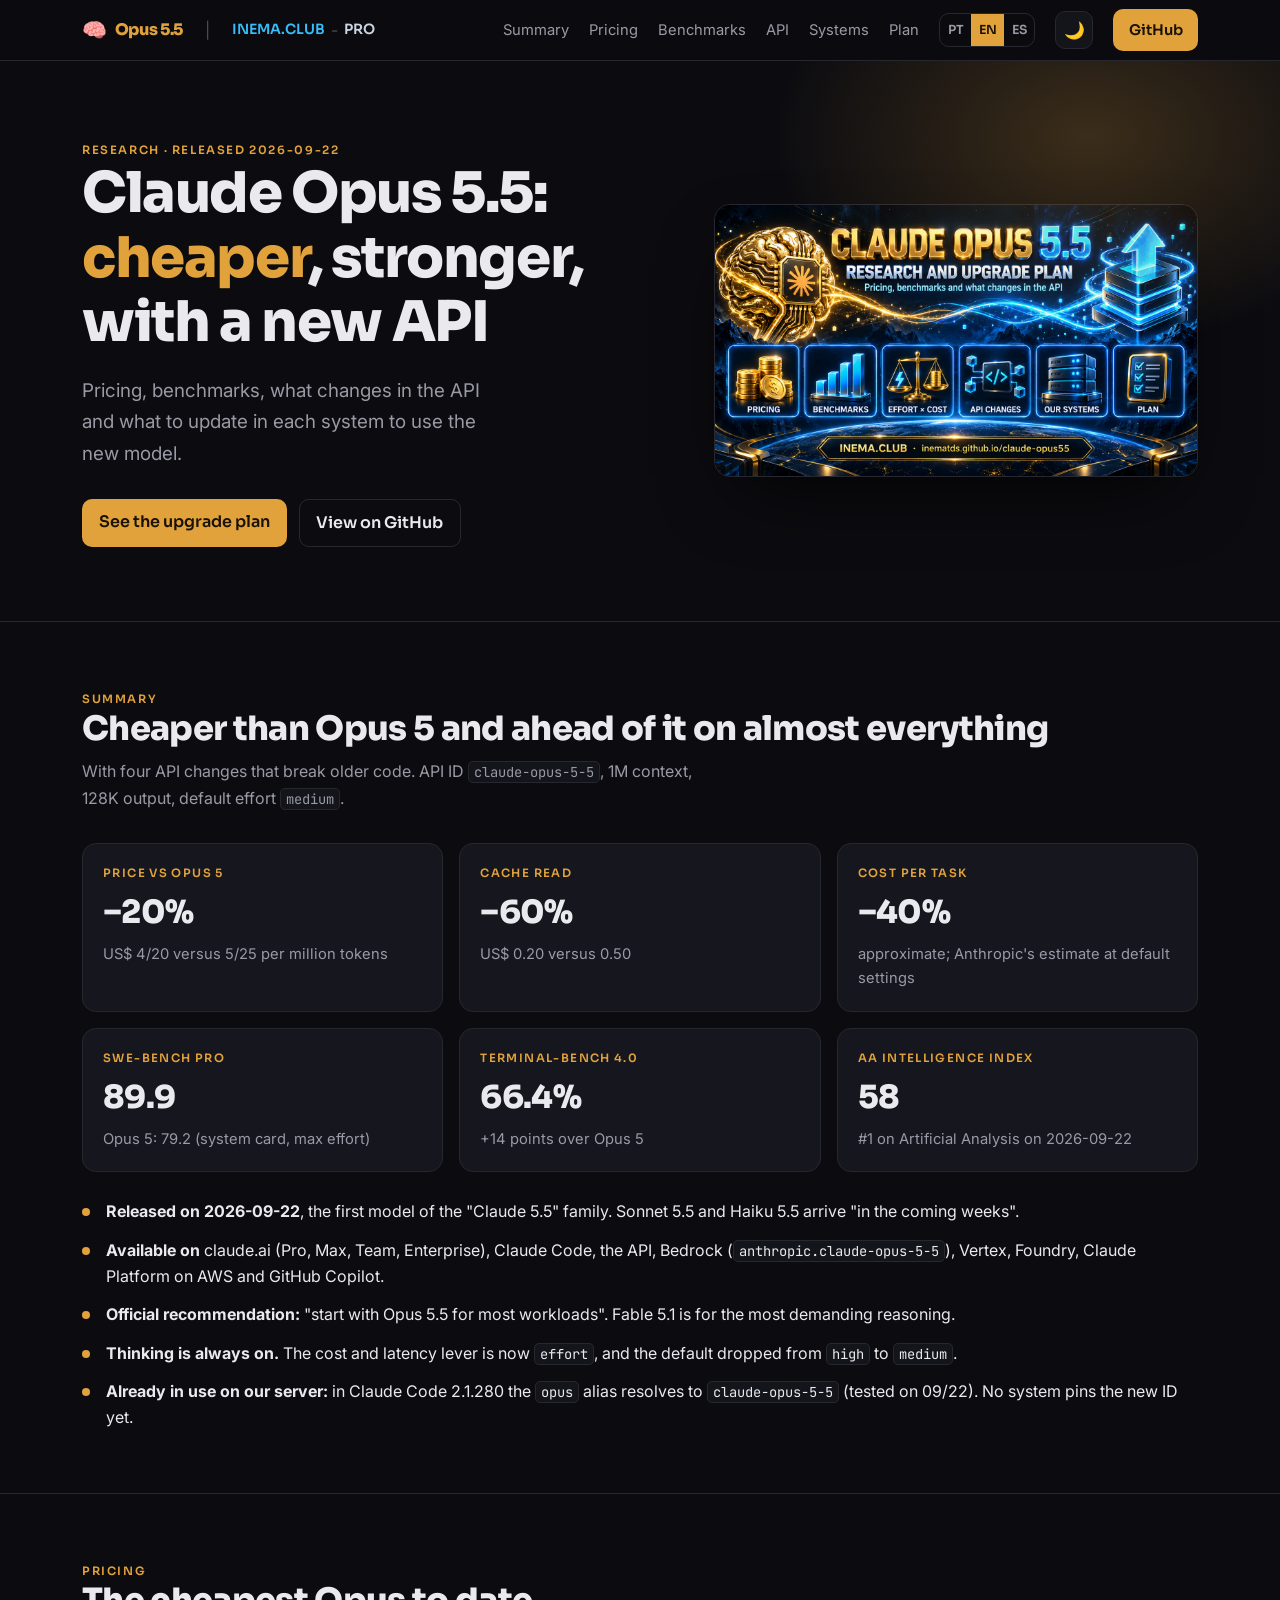
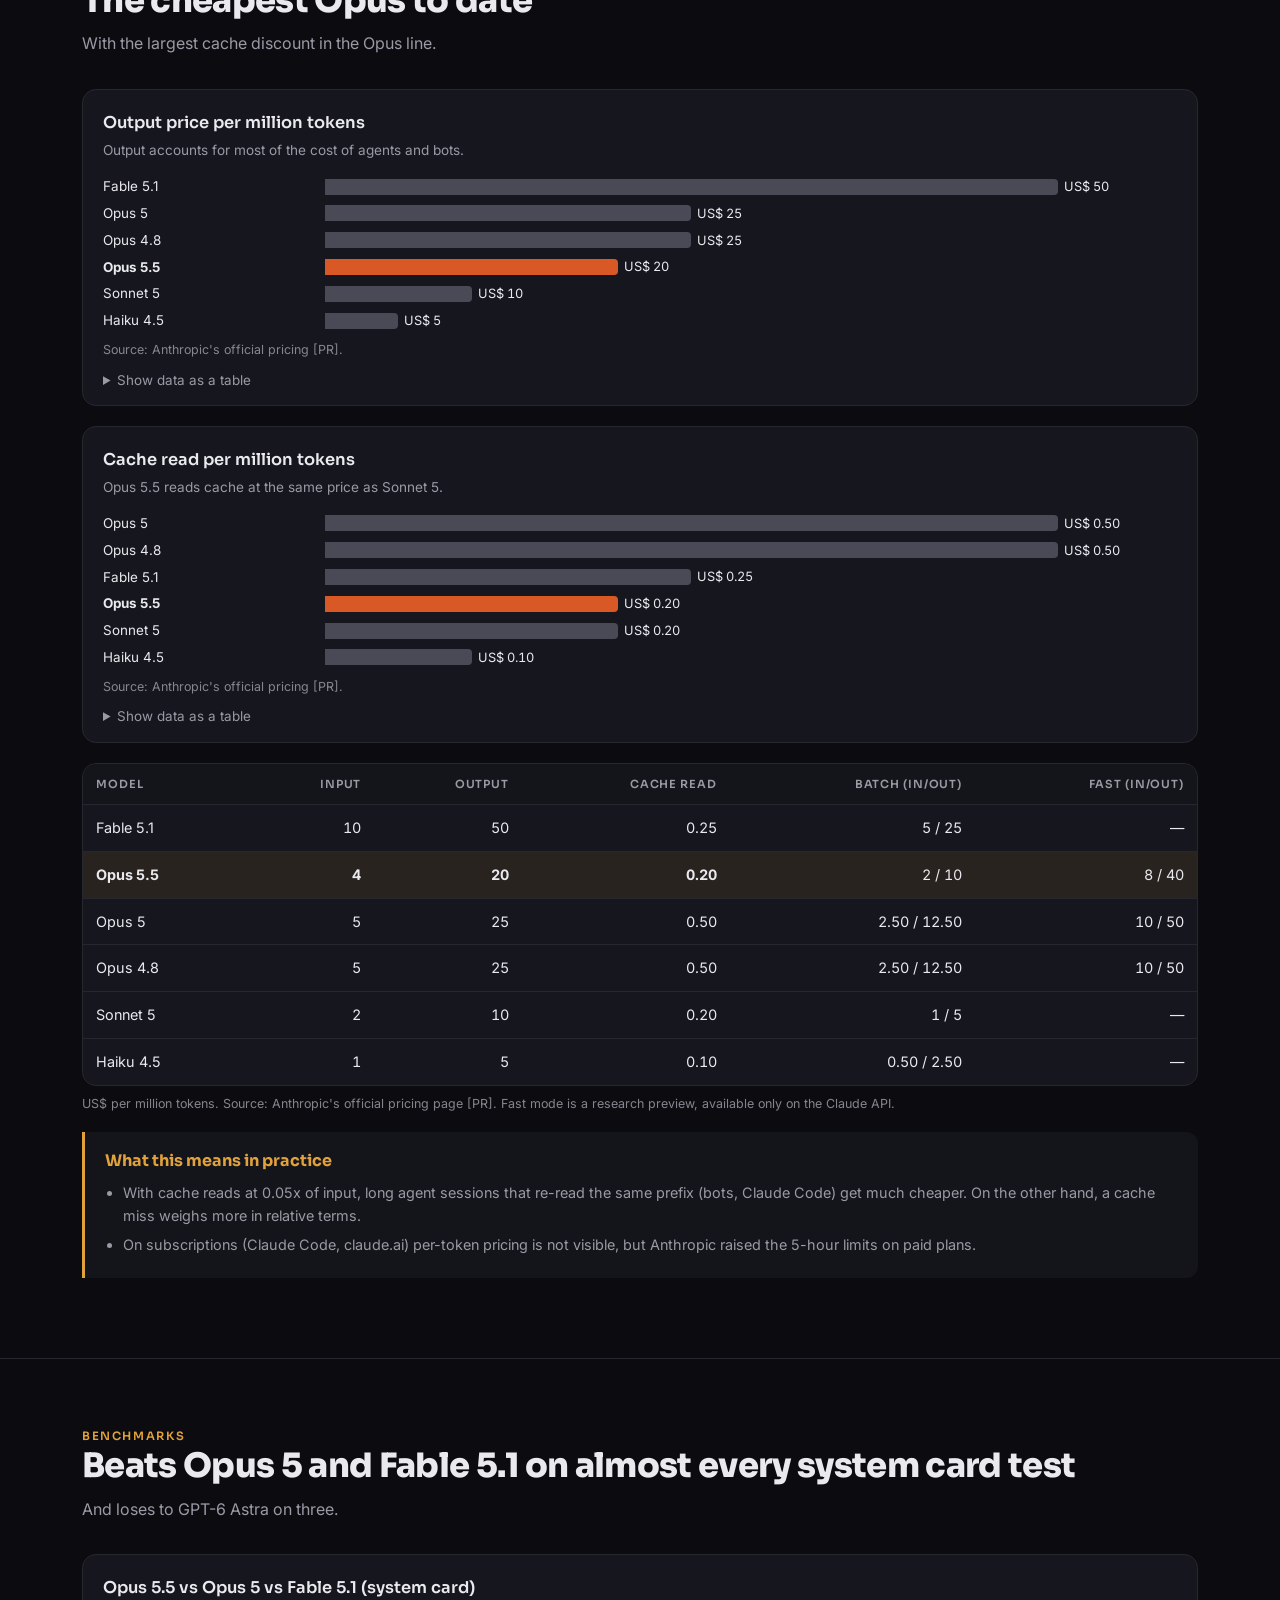
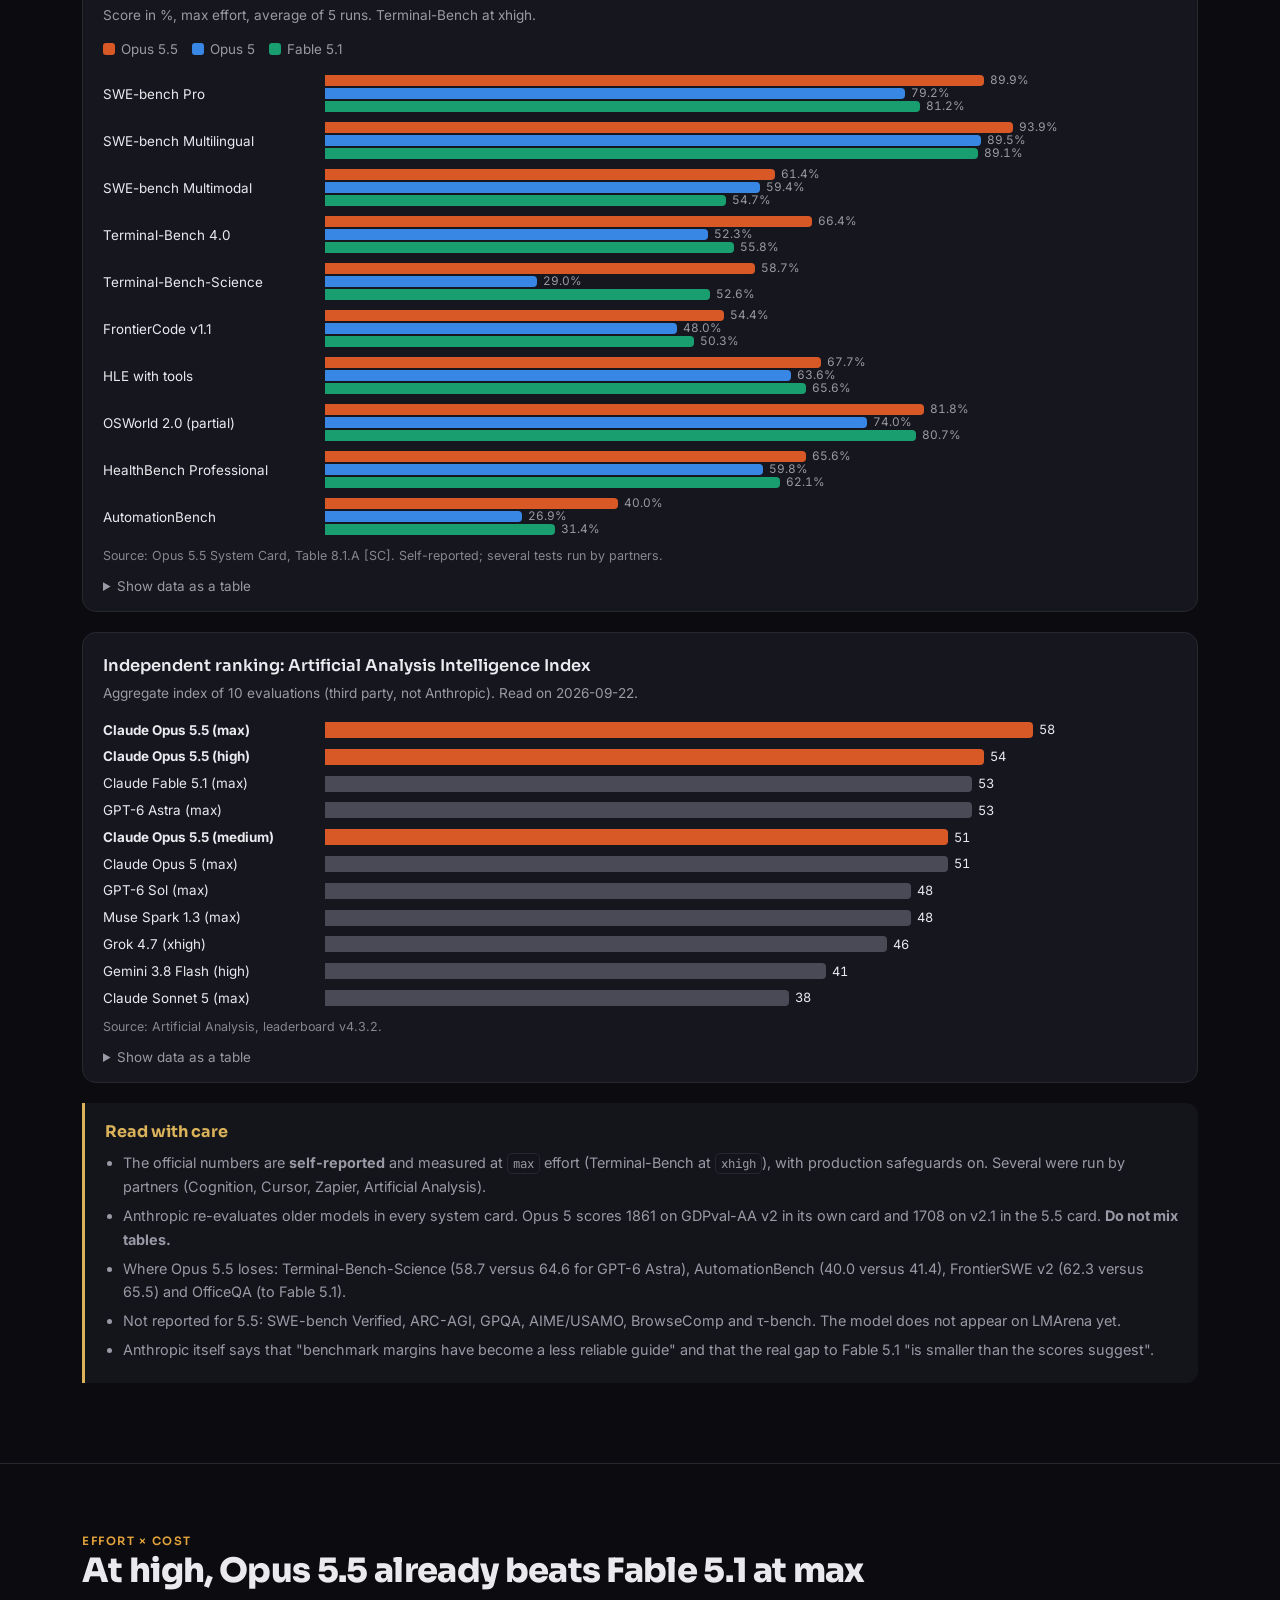
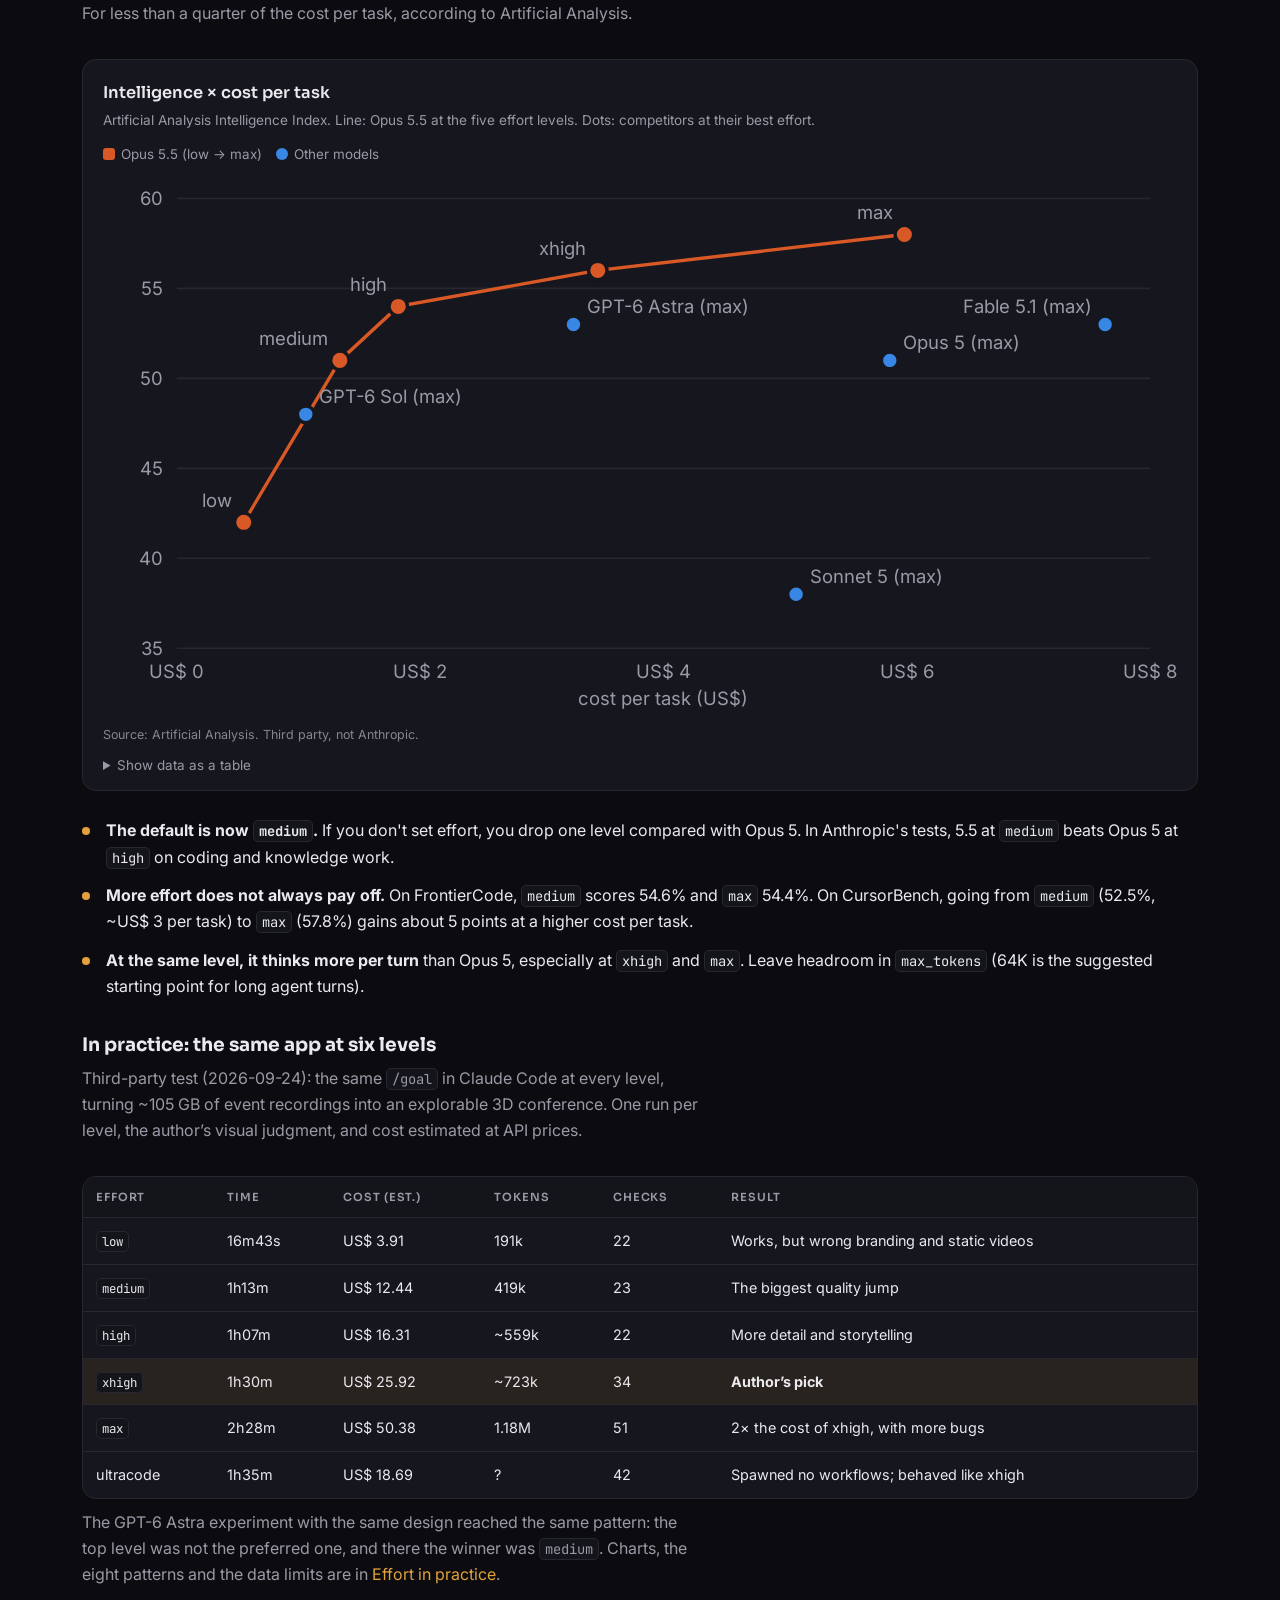
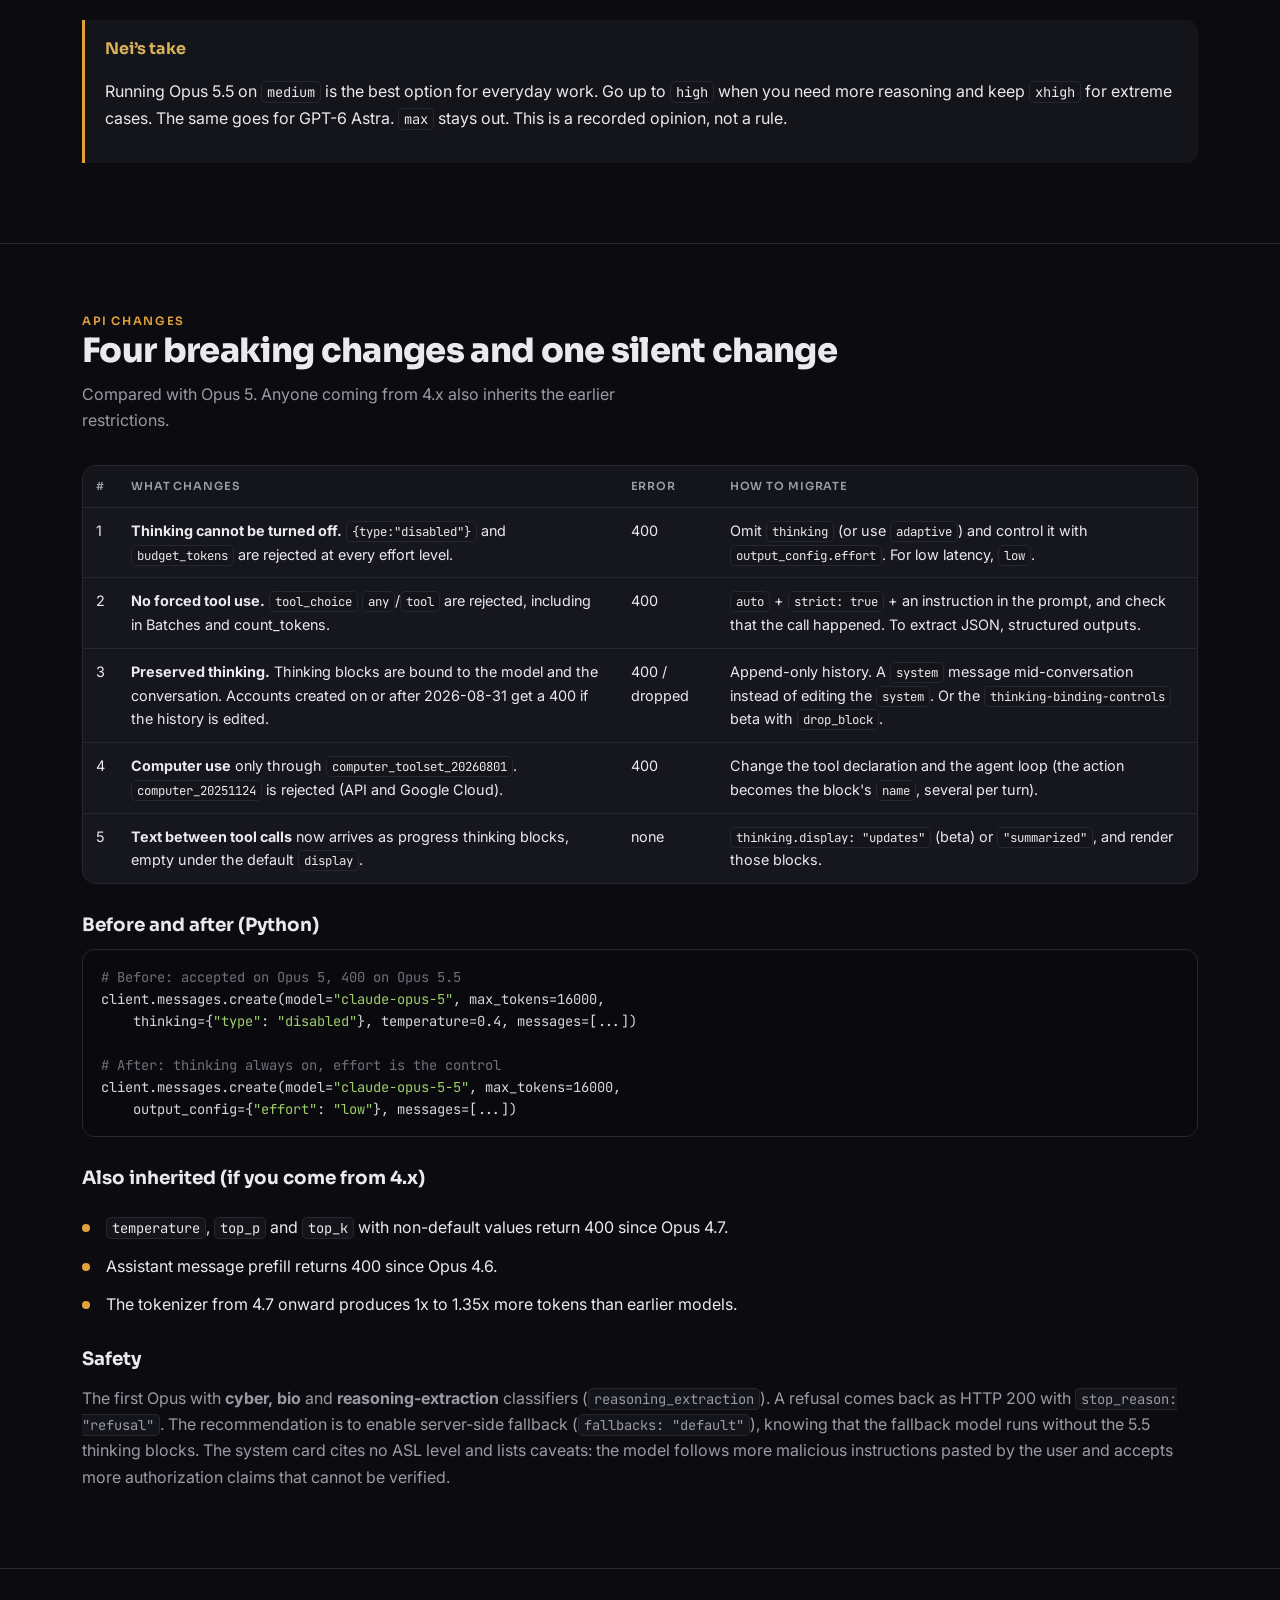
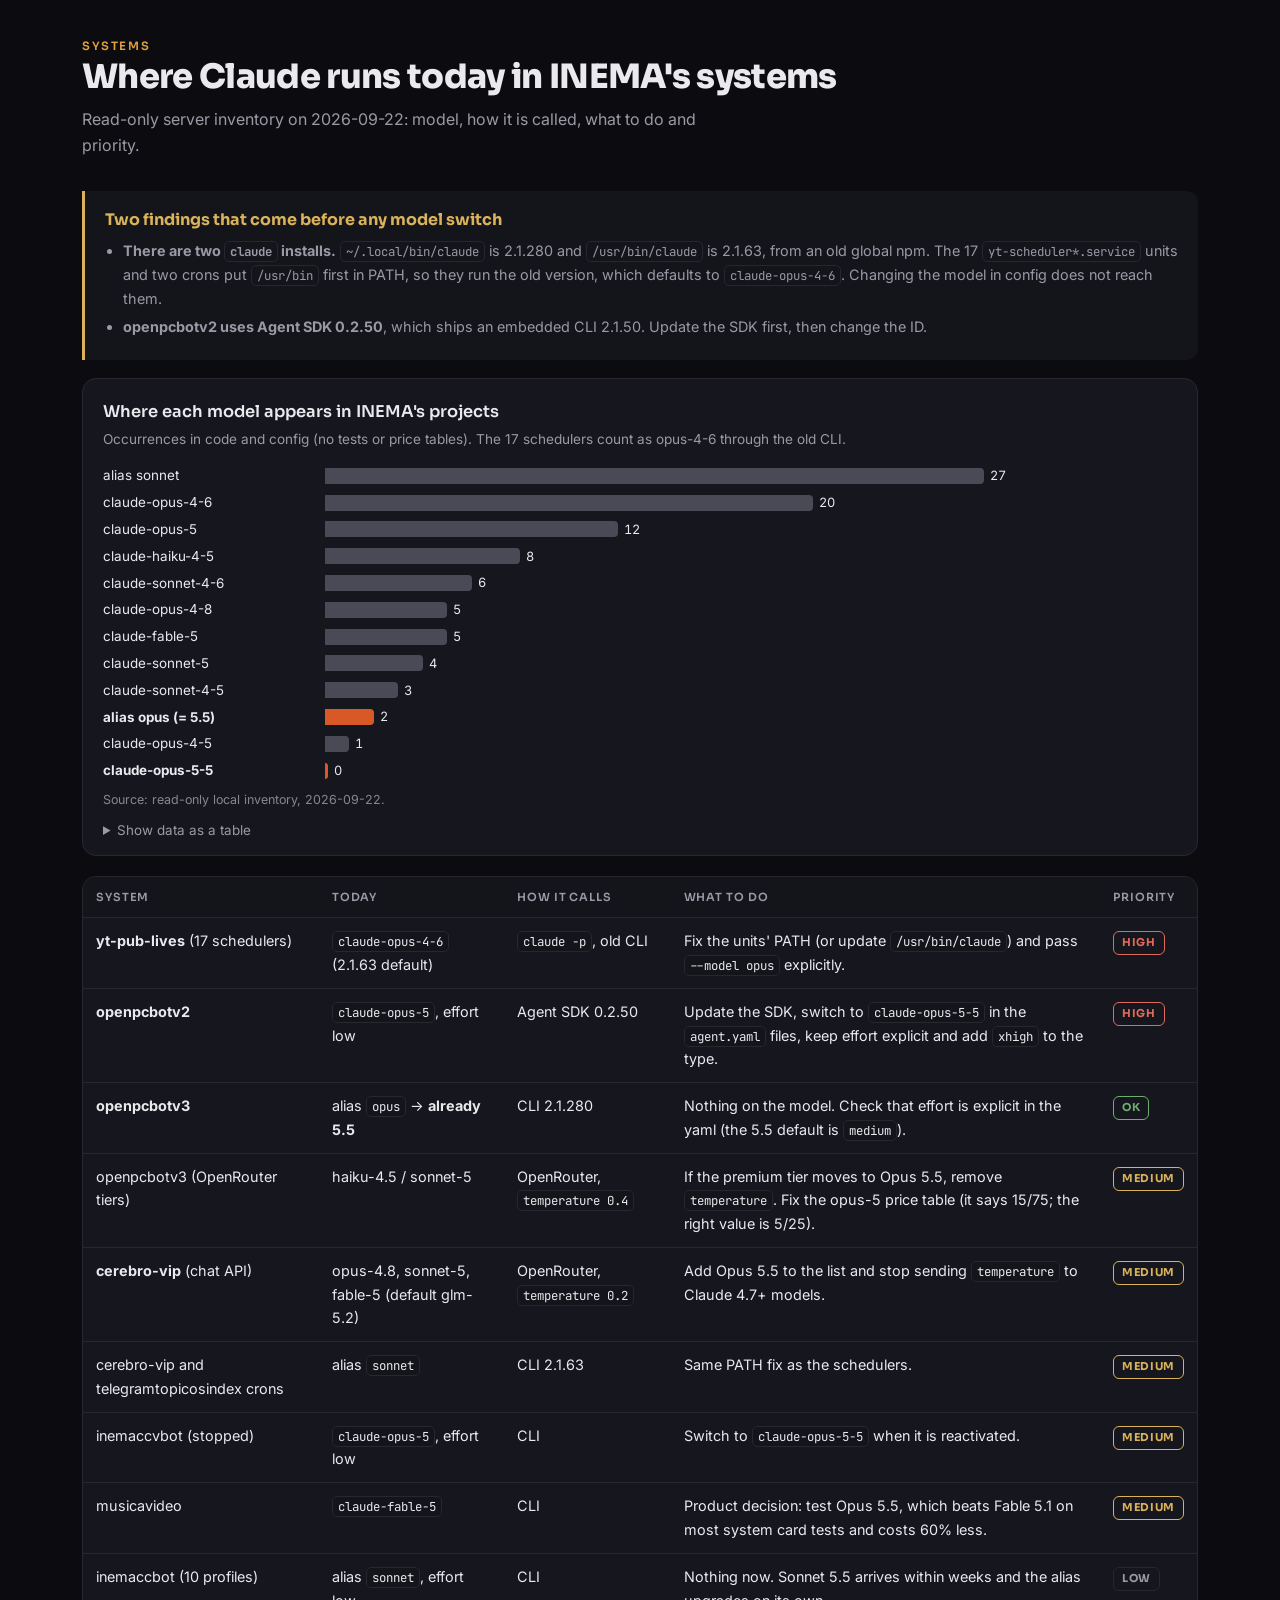
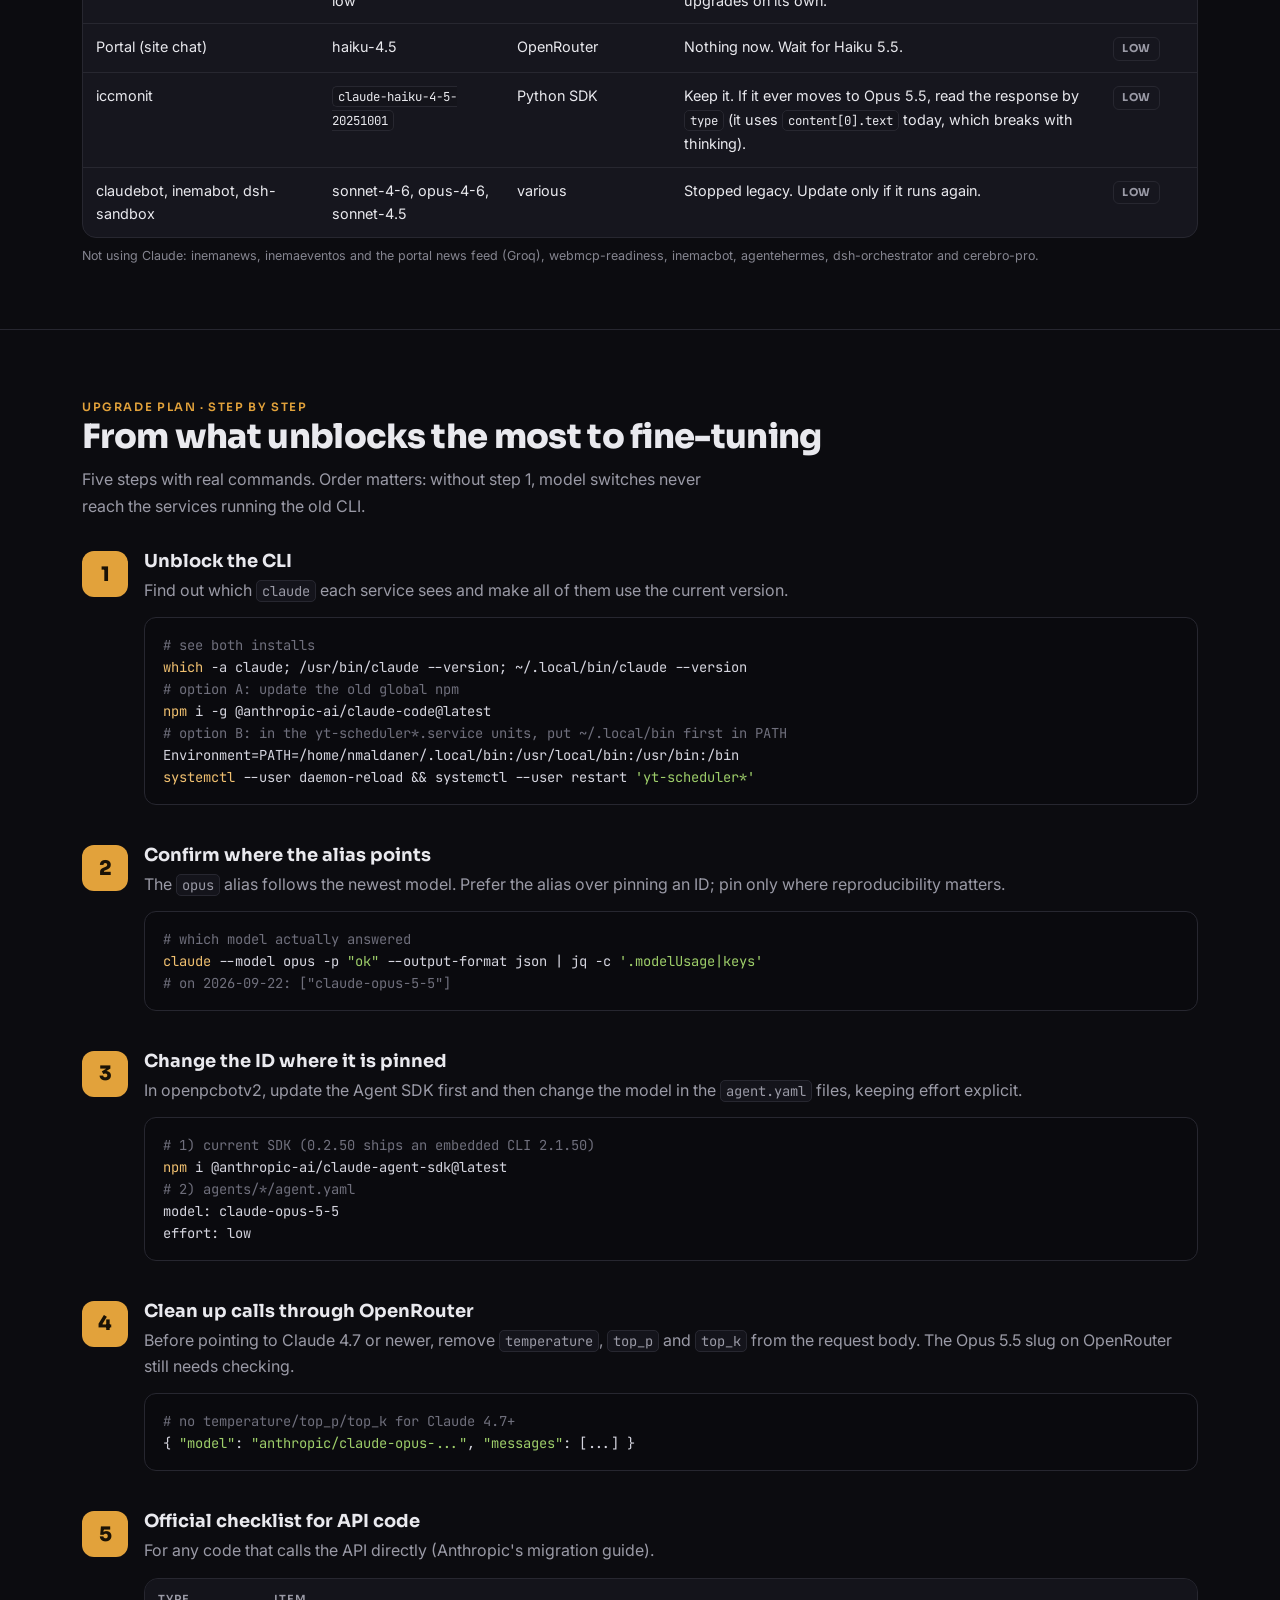
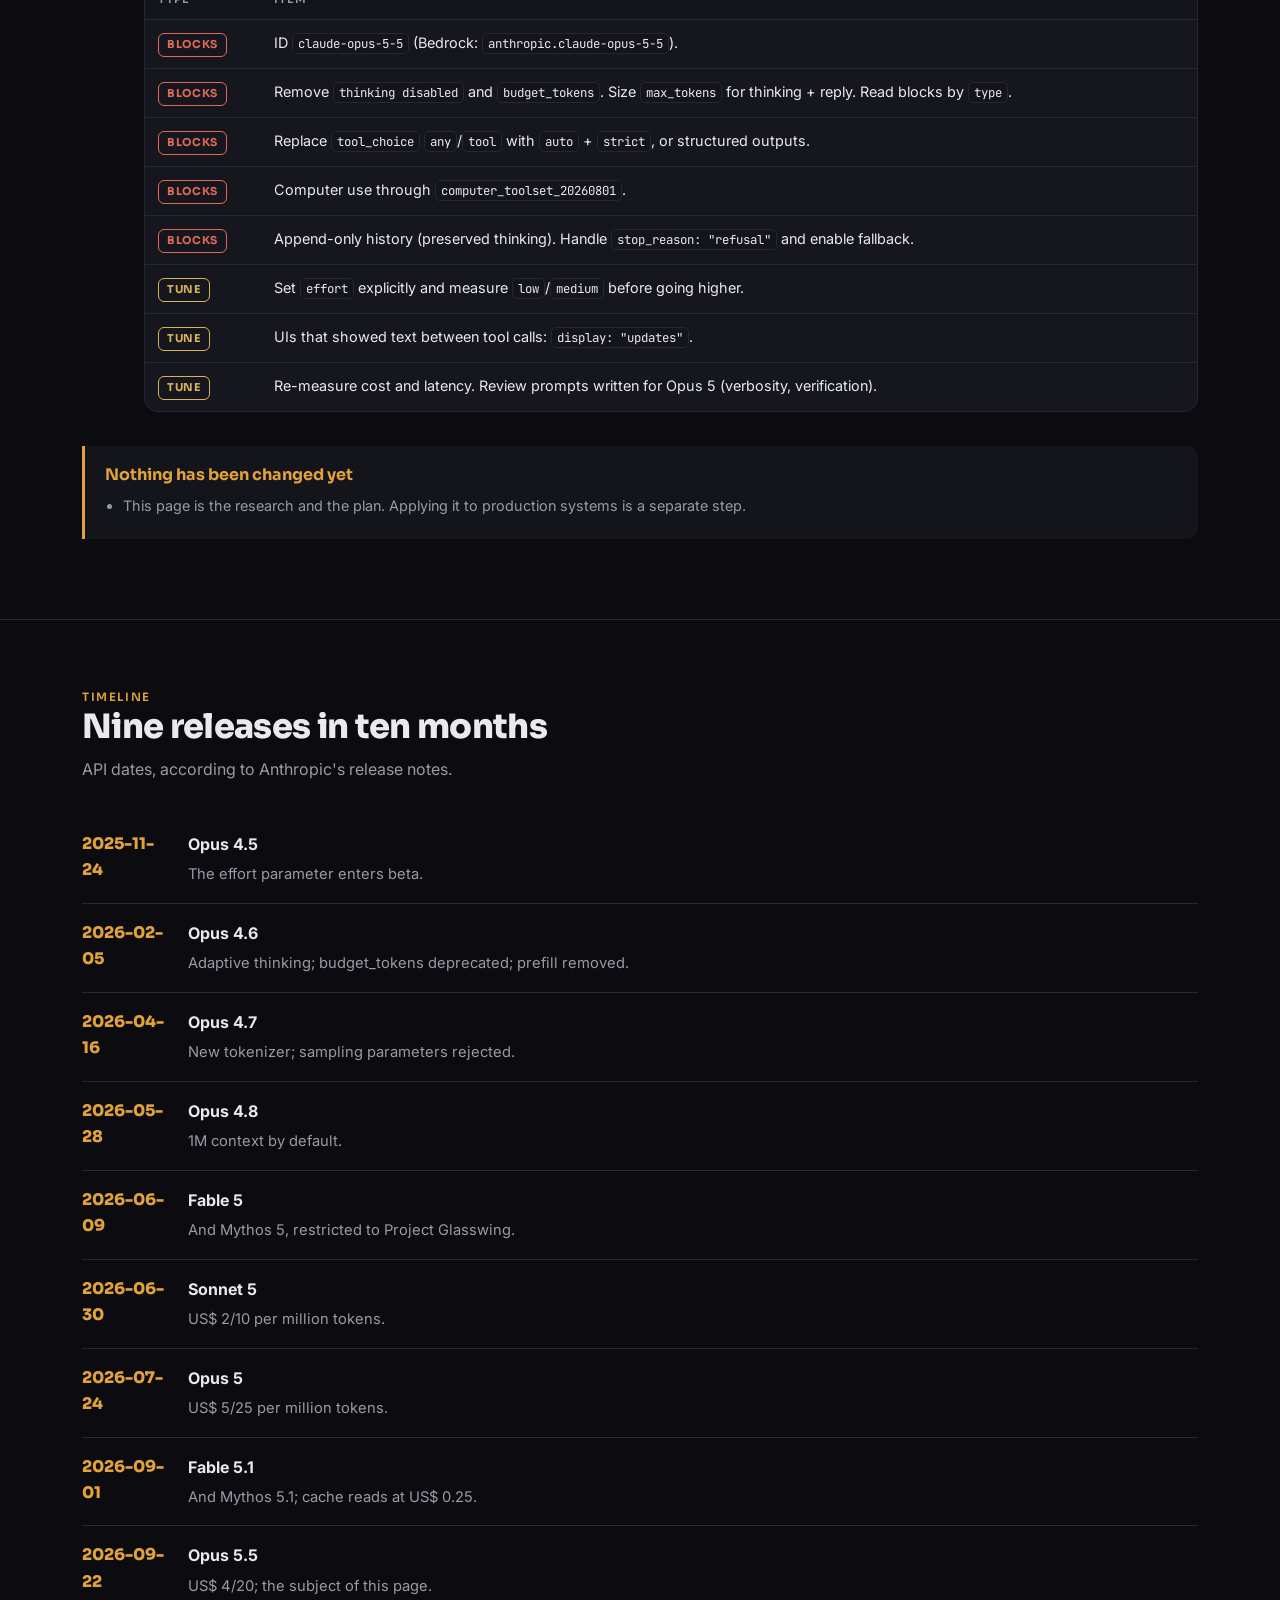
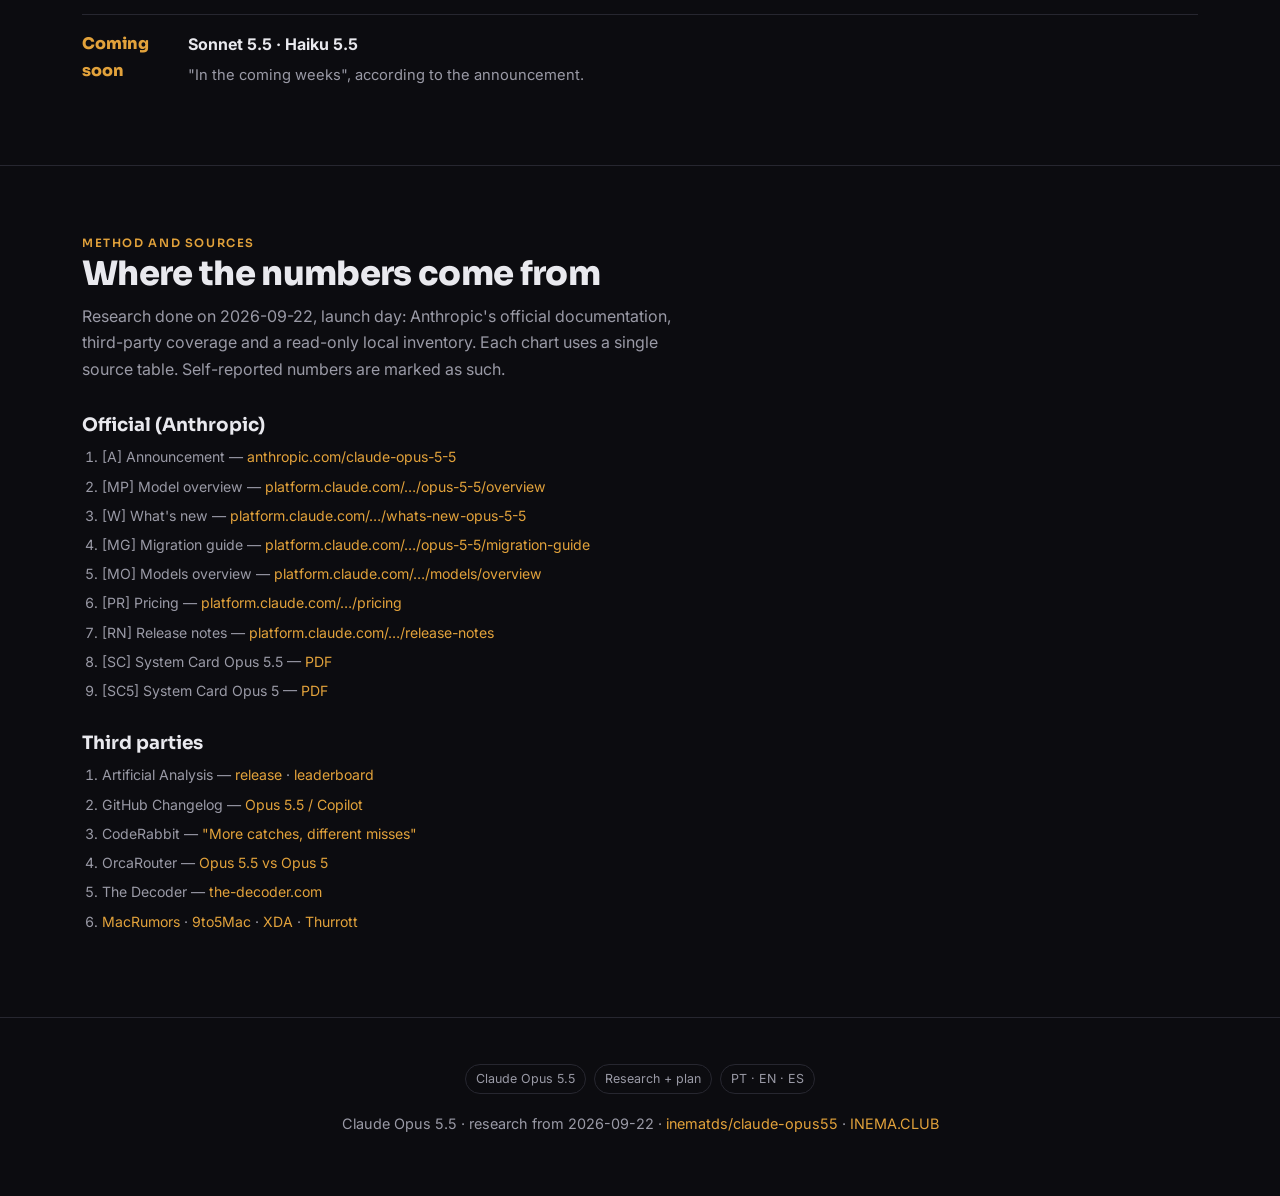
==== commit b3056e2d: "guia: teste do mesmo app em seis níveis de effort, ponte para Esforço na prática e opinião do Nei (P" ====
--- a/guia/en/index.html
+++ b/guia/en/index.html
@@ -265,6 +265,23 @@
     <li><b>More effort does not always pay off.</b> On FrontierCode, <code>medium</code> scores 54.6% and <code>max</code> 54.4%. On CursorBench, going from <code>medium</code> (52.5%, ~US$ 3 per task) to <code>max</code> (57.8%) gains about 5 points at a higher cost per task.</li>
     <li><b>At the same level, it thinks more per turn</b> than Opus 5, especially at <code>xhigh</code> and <code>max</code>. Leave headroom in <code>max_tokens</code> (64K is the suggested starting point for long agent turns).</li>
   </ul>
+  <h3 style="margin-top:34px">In practice: the same app at six levels</h3>
+  <p class="sub">Third-party test (2026-09-24): the same <code>/goal</code> in Claude Code at every level, turning ~105 GB of event recordings into an explorable 3D conference. One run per level, the author’s visual judgment, and cost estimated at API prices.</p>
+  <div class="tblwrap"><table>
+    <thead><tr><th>Effort</th><th>Time</th><th>Cost (est.)</th><th>Tokens</th><th>Checks</th><th>Result</th></tr></thead>
+    <tbody>
+      <tr><td><code>low</code></td><td>16m43s</td><td>US$ 3.91</td><td>191k</td><td>22</td><td>Works, but wrong branding and static videos</td></tr>
+      <tr><td><code>medium</code></td><td>1h13m</td><td>US$ 12.44</td><td>419k</td><td>23</td><td>The biggest quality jump</td></tr>
+      <tr><td><code>high</code></td><td>1h07m</td><td>US$ 16.31</td><td>~559k</td><td>22</td><td>More detail and storytelling</td></tr>
+      <tr class="hl"><td><code>xhigh</code></td><td>1h30m</td><td>US$ 25.92</td><td>~723k</td><td>34</td><td><b>Author’s pick</b></td></tr>
+      <tr><td><code>max</code></td><td>2h28m</td><td>US$ 50.38</td><td>1.18M</td><td>51</td><td>2× the cost of xhigh, with more bugs</td></tr>
+      <tr><td>ultracode</td><td>1h35m</td><td>US$ 18.69</td><td>?</td><td>42</td><td>Spawned no workflows; behaved like xhigh</td></tr>
+    </tbody>
+  </table></div>
+  <p class="sub">The GPT-6 Astra experiment with the same design reached the same pattern: the top level was not the preferred one, and there the winner was <code>medium</code>. Charts, the eight patterns and the data limits are in <a href="https://inematds.github.io/modelos/guia/en/esforco/">Effort in practice</a>.</p>
+  <div class="note" style="border-left-color:var(--amb)"><strong class="t">Nei’s take</strong>
+    <p>Running Opus 5.5 on <code>medium</code> is the best option for everyday work. Go up to <code>high</code> when you need more reasoning and keep <code>xhigh</code> for extreme cases. The same goes for GPT-6 Astra. <code>max</code> stays out. This is a recorded opinion, not a rule.</p>
+  </div>
 </div></section>
 
 <section id="api"><div class="wrap">
